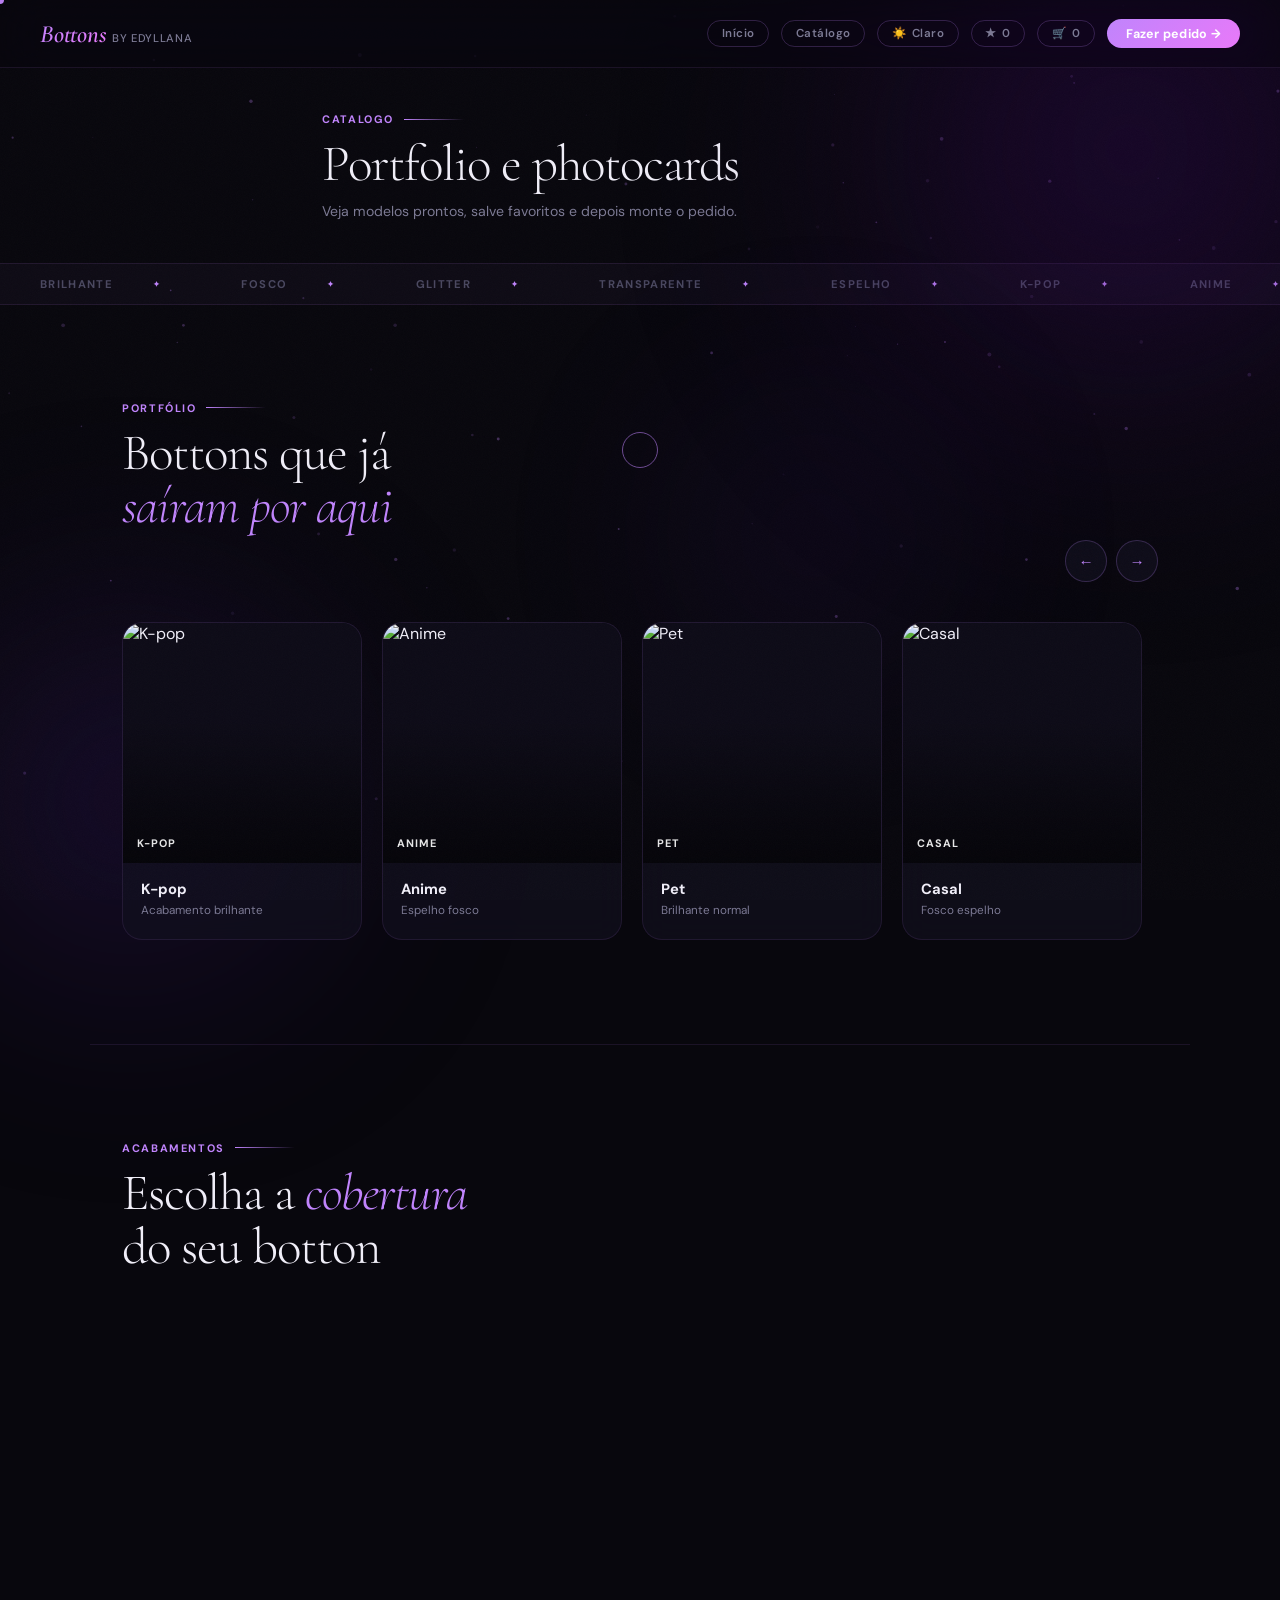
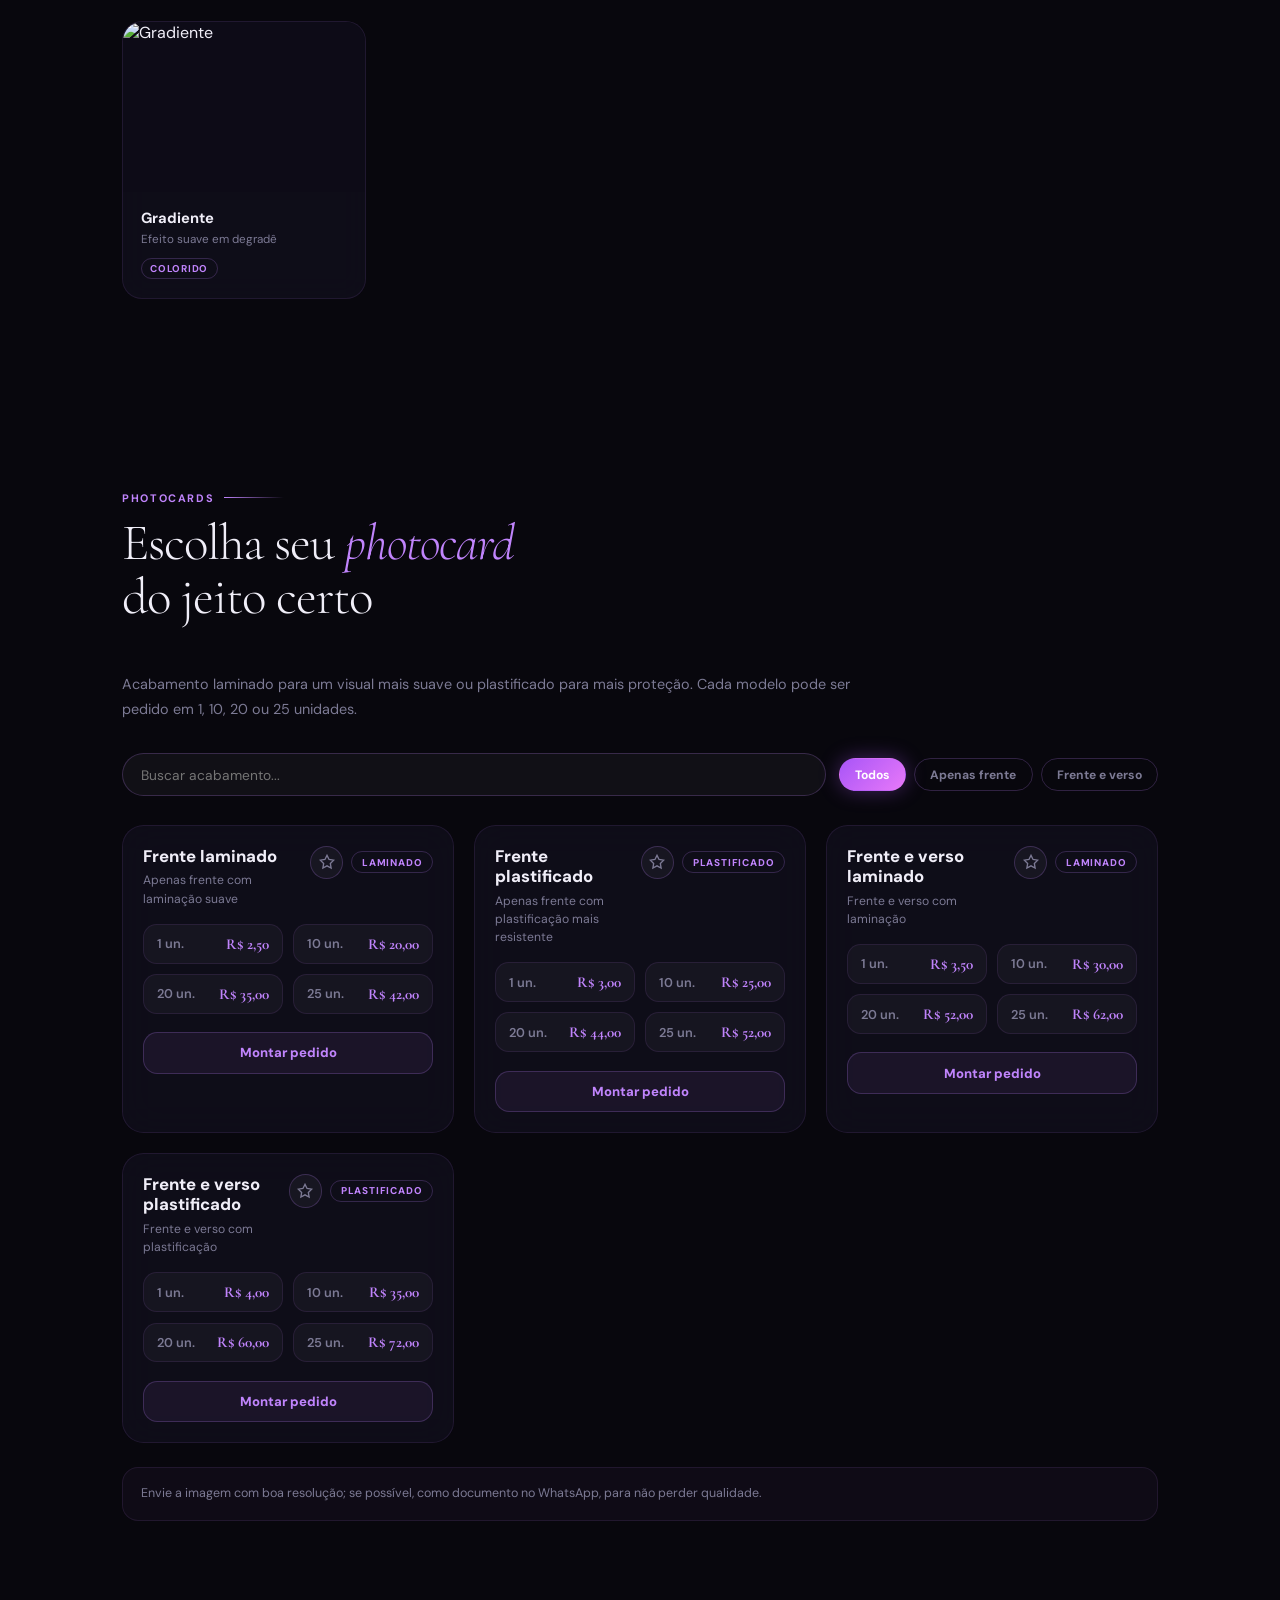
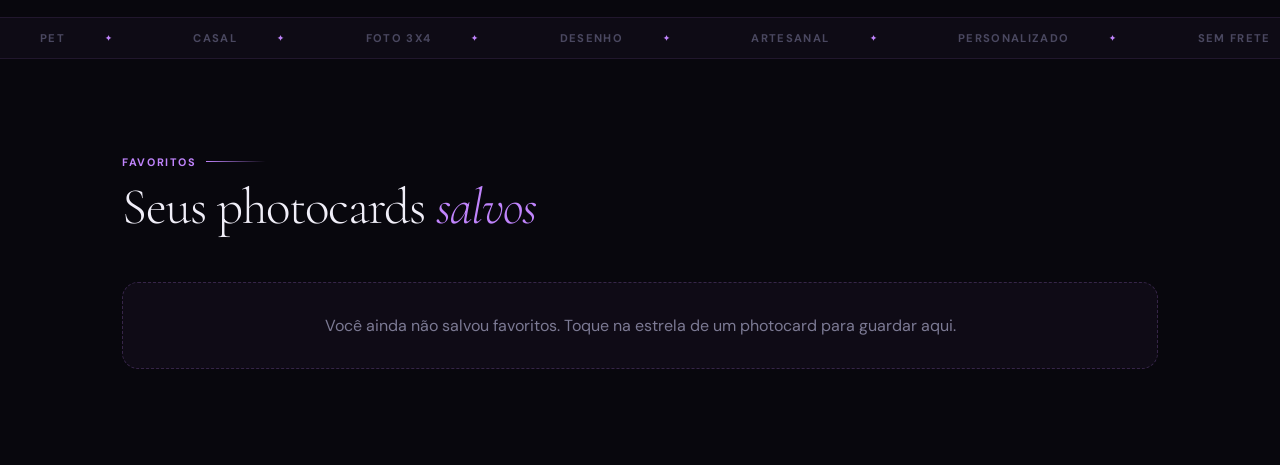
==== catalogo.html @ e0204080 "Reestrutura site: home, catalogo e pedido separados; favoritos com estrela; nome no modal; carrinho " ====
<!DOCTYPE html>
<html lang="pt-BR" data-theme="dark">
<head>
<meta charset="UTF-8"/>
<meta name="viewport" content="width=device-width, initial-scale=1.0"/>
<title>Bottons · Edyllana — Bottons artesanais e photocards</title>
<meta name="description" content="Bottons artesanais personalizados e photocards em acabamentos laminado ou plastificado. Entrega pessoal, sem frete, com tabela de preços organizada."/>
<meta name="theme-color" content="#c084fc"/>
<meta property="og:title" content="Bottons · Edyllana"/>
<meta property="og:description" content="Transforme sua foto favorita em bottons e photocards personalizados, com entrega pessoal e sem frete."/>
<meta property="og:type" content="website"/>
<link rel="preconnect" href="https://fonts.googleapis.com"/>
<link href="https://fonts.googleapis.com/css2?family=Cormorant+Garamond:ital,wght@0,300;0,400;0,600;0,700;1,300;1,400;1,600&family=DM+Sans:ital,opsz,wght@0,9..40,200;0,9..40,400;0,9..40,500;0,9..40,700;1,9..40,300&display=swap" rel="stylesheet"/>
<link rel="stylesheet" href="styles.css"/>
<link rel="icon" href="data:,"/>
</head>
<body>

<!-- Cursor -->
<div id="cursor-dot"></div>
<div id="cursor-ring"></div>

<!-- Canvas -->
<canvas id="particles-canvas"></canvas>

<!-- Ambient -->
<div class="amb amb-a"></div>
<div class="amb amb-b"></div>
<div class="amb amb-c"></div>

<!-- ══════════ NAV ══════════ -->
<nav>
  <div class="brand" data-magnetic>
    <em>Bottons</em>
    <sub>by Edyllana</sub>
  </div>
  <div class="nav-right">
    <a class="theme-btn" href="index.html">Início</a>
    <a class="theme-btn" href="catalogo.html">Catálogo</a>
    <button class="theme-btn" onclick="toggleTheme()">
      <span id="t-ico">☀️</span><span id="t-lbl">Claro</span>
    </button>
    <a class="theme-btn" href="catalogo.html#favorites-section" aria-label="Ver favoritos">
      ★ <span id="nav-fav-count">0</span>
    </a>
    <a class="theme-btn" href="pedido.html" aria-label="Abrir carrinho">
      🛒 <span id="nav-cart-count">0</span>
    </a>
    <a class="nav-cta" data-magnetic href="pedido.html">Fazer pedido →</a>
  </div>
</nav>

<!-- ══════════ HOME ══════════ -->
<div id="page-home"><div class="order-wrap" style="padding-top:7rem;padding-bottom:0"><div class="order-headline"><div class="sec-eyebrow">Catalogo</div><div class="sec-title">Portfolio e photocards</div><p>Veja modelos prontos, salve favoritos e depois monte o pedido.</p></div></div>

  

  <!-- MARQUEE -->
  <div class="marquee-wrap">
    <div class="marquee-track" id="mq1"></div>
  </div>

  <!-- PORTFOLIO CAROUSEL -->
  <div class="section carousel-section reveal">
    <div class="carousel-header">
      <div>
        <div class="sec-eyebrow">Portfólio</div>
        <div class="sec-title">Bottons que já<br/><em>saíram por aqui</em></div>
      </div>
      <div class="carousel-arrows">
        <button class="car-arrow" onclick="scrollCar(-1)">←</button>
        <button class="car-arrow" onclick="scrollCar(1)">→</button>
      </div>
    </div>
    <div class="carousel" id="carousel"></div>
  </div>

  <hr class="divider"/>

  <!-- COVERS -->
  <div class="section reveal">
    <div class="sec-eyebrow">Acabamentos</div>
    <div class="sec-title">Escolha a <em>cobertura</em><br/>do seu botton</div>
    <div class="covers-grid" id="covers-grid"></div>
  </div>

  <!-- PHOTOCARDS -->
  <div class="section reveal" id="photocards">
    <div class="sec-eyebrow">Photocards</div>
    <div class="sec-title">Escolha seu <em>photocard</em><br/>do jeito certo</div>
    <p style="color:var(--muted);font-size:.9rem;line-height:1.7;max-width:760px;margin-bottom:2rem">
      Acabamento laminado para um visual mais suave ou plastificado para mais proteção. Cada modelo pode ser pedido em 1, 10, 20 ou 25 unidades.
    </p>
    <div class="photo-toolbar">
      <input class="photo-search" id="photo-search" type="search" placeholder="Buscar acabamento..." aria-label="Buscar acabamento"/>
      <div class="photo-filters" role="tablist" aria-label="Filtros de photocard">
        <button class="photo-filter on" data-filter="all" type="button">Todos</button>
        <button class="photo-filter" data-filter="frente" type="button">Apenas frente</button>
        <button class="photo-filter" data-filter="frente-verso" type="button">Frente e verso</button>
      </div>
    </div>
    <div class="photo-grid" id="photo-grid"></div>
    <div class="photo-tip">
      Envie a imagem com boa resolução; se possível, como documento no WhatsApp, para não perder qualidade.
    </div>
  </div>

  <!-- MARQUEE 2 -->
  <div class="marquee-wrap" style="margin-top:0">
    <div class="marquee-track" id="mq2"></div>
  </div>

  <!-- FAVORITOS -->
  <div class="section reveal" id="favorites-section">
    <div class="sec-eyebrow">Favoritos</div>
    <div class="sec-title">Seus photocards <em>salvos</em></div>
    <div class="photo-grid" id="favorites-grid"></div>
  </div>

  </div><!-- /page-home -->

<!-- Modal foto -->
<div class="modal-backdrop" id="modal-backdrop" onclick="closeModal(event)">
  <div class="modal" role="dialog" aria-modal="true">
    <div class="modal-top-line"></div>

    <h3 style="margin-bottom:.3rem">Quase lá! <em>Envie a foto</em></h3>
    <p class="modal-sub">Antes de abrir o WhatsApp, só lembra: envie a imagem como <strong>documento</strong>. Assim a foto chega sem perder qualidade e o botton fica mais bonito.</p>

    <!-- Mockup WhatsApp Inteligente (Renders beautiful tutorial images) -->
    <div class="wapp-mock">
      <div class="tutorial-step-container">
        <!-- Passo 1: O botão de Mais (+) -->
        <div class="tutorial-box">
          <span class="tutorial-label">1. Toque no (+)</span>
          <div class="tutorial-img-wrapper">
            <img src="https://www.image2url.com/r2/default/images/1781037905143-3a903971-647e-4439-ad70-2abab82d43df.jpeg" alt="Tocar no botão mais">
          </div>
        </div>
        <!-- Passo 2: O botão de Documento -->
        <div class="tutorial-box">
          <span class="tutorial-label">2. Documento</span>
          <div class="tutorial-img-wrapper">
            <img src="https://www.image2url.com/r2/default/images/1781038020888-246ba1d9-6a8e-41c6-9327-73367b0bef02.jpeg" alt="Escolher documento">
          </div>
        </div>
      </div>
    </div><!-- /mockup -->

    <div class="modal-actions" style="margin-top:1.25rem">
      <button class="modal-btn-cancel" onclick="closeModalDirect()">Voltar</button>
      <button class="modal-btn-confirm" id="modal-confirm-btn" onclick="confirmSendWpp()">
        <svg width="16" height="16" viewBox="0 0 24 24" fill="currentColor"><path d="M17.472 14.382c-.297-.149-1.758-.867-2.03-.967-.273-.099-.471-.148-.67.15-.197.297-.767.966-.94 1.164-.173.199-.347.223-.644.075-.297-.15-1.255-.463-2.39-1.475-.883-.788-1.48-1.761-1.653-2.059-.173-.297-.018-.458.13-.606.134-.133.298-.347.446-.52.149-.174.198-.298.298-.497.099-.198.05-.371-.025-.52-.075-.149-.669-1.612-.916-2.207-.242-.579-.487-.5-.669-.51-.173-.008-.371-.01-.57-.01-.198 0-.52.074-.792.372-.272.297-1.04 1.016-1.04 2.479 0 1.462 1.065 2.875 1.213 3.074.149.198 2.096 3.2 5.077 4.487.709.306 1.262.489 1.694.625.712.227 1.36.195 1.871.118.571-.085 1.758-.719 2.006-1.413.248-.694.248-1.289.173-1.413-.074-.124-.272-.198-.57-.347m-5.421 7.403h-.004a9.87 9.87 0 01-5.031-1.378l-.361-.214-3.741.982.998-3.648-.235-.374a9.86 9.86 0 01-1.51-5.26c.001-5.45 4.436-9.884 9.888-9.884 2.64 0 5.122 1.03 6.988 2.898a9.825 9.825 0 012.893 6.994c-.003 5.45-4.437 9.884-9.885 9.884m8.413-18.297A11.815 11.815 0 0012.05 0C5.495 0 .16 5.335.157 11.892c0 2.096.547 4.142 1.588 5.945L.057 24l6.305-1.654a11.882 11.882 0 005.683 1.448h.005c6.554 0 11.89-5.335 11.893-11.893a11.821 11.821 0 00-3.48-8.413z"/></svg>
        Abrir WhatsApp
      </button>
    </div>
  </div>
</div>

<div class="toast" id="toast"></div>

<!-- ══════════════════════════════════════════
   JAVASCRIPT — TUDO ORIGINAL + EFEITOS
══════════════════════════════════════════ -->
<script src="script.js"></script>
</body>
</html>
---- styles.css ----
/* ═══════════════════════════════════════════
   DESIGN TOKENS
═══════════════════════════════════════════ */
:root {
  --bg:        #08070d;
  --bg2:       #0d0b17;
  --surface:   #12101e;
  --s2:        #1a1730;
  --accent:    #c084fc;
  --accent2:   #a855f7;
  --accent3:   #e879f9;
  --deep:      #2e1065;
  --deep2:     #4c1d95;
  --text:      #f0eef8;
  --muted:     #7c7a94;
  --muted2:    #4a4860;
  --border:    rgba(192,132,252,.1);
  --border2:   rgba(192,132,252,.22);
  --glow:      rgba(192,132,252,.18);
  --glow2:     rgba(232,121,249,.12);
  --card:      rgba(18,16,30,.7);
  --r:         1.5rem;
  --font:      'DM Sans', sans-serif;
  --display:   'Cormorant Garamond', serif;
}
[data-theme="light"] {
  --bg:        #faf8ff;
  --bg2:       #f3eeff;
  --surface:   #ffffff;
  --s2:        #ede9fb;
  --accent:    #9333ea;
  --accent2:   #7c3aed;
  --accent3:   #c026d3;
  --deep:      #f3e8ff;
  --deep2:     #e9d5ff;
  --text:      #0a0812;
  --muted:     #6b6882;
  --muted2:    #aba8c4;
  --border:    rgba(147,51,234,.14);
  --border2:   rgba(147,51,234,.28);
  --glow:      rgba(147,51,234,.1);
  --glow2:     rgba(192,0,211,.08);
  --card:      rgba(255,255,255,.75);
}

/* ═══════════════════════════════════════════
   RESET + BASE
═══════════════════════════════════════════ */
*, *::before, *::after { box-sizing:border-box; margin:0; padding:0; }
html { scroll-behavior:smooth; }
body {
  font-family: var(--font);
  background: var(--bg);
  color: var(--text);
  min-height: 100vh;
  overflow-x: hidden;
  cursor: none;
  transition: background .5s, color .4s;
}
::selection { background: rgba(192,132,252,.3); color: #fff; }
a { color: inherit; text-decoration: none; }

/* ═══════════════════════════════════════════
   CUSTOM CURSOR
═══════════════════════════════════════════ */
#cursor-dot {
  position: fixed;
  width: 8px; height: 8px;
  background: var(--accent);
  border-radius: 50%;
  pointer-events: none;
  z-index: 9999;
  transform: translate(-50%,-50%);
  transition: opacity .3s;
  mix-blend-mode: difference;
}
#cursor-ring {
  position: fixed;
  width: 36px; height: 36px;
  border: 1.5px solid rgba(192,132,252,.55);
  border-radius: 50%;
  pointer-events: none;
  z-index: 9998;
  transform: translate(-50%,-50%);
  transition: width .35s cubic-bezier(.25,.46,.45,.94),
              height .35s cubic-bezier(.25,.46,.45,.94),
              border-color .3s,
              background .3s,
              opacity .3s;
}
#cursor-ring.hovering {
  width: 56px; height: 56px;
  border-color: var(--accent);
  background: var(--glow);
}
[data-theme="light"] #cursor-dot {
  background: var(--accent);
  mix-blend-mode: normal;
}
[data-theme="light"] #cursor-ring {
  border-color: rgba(147,51,234,.45);
}
[data-theme="light"] #cursor-ring.hovering {
  border-color: var(--accent);
  background: var(--glow);
}

/* ═══════════════════════════════════════════
   CANVAS PARTICLES
═══════════════════════════════════════════ */
#particles-canvas {
  position: fixed;
  inset: 0;
  z-index: 0;
  pointer-events: none;
  opacity: .55;
}

/* ═══════════════════════════════════════════
   NOISE OVERLAY
═══════════════════════════════════════════ */
body::after {
  content: '';
  position: fixed;
  inset: 0;
  background-image: url("data:image/svg+xml,%3Csvg viewBox='0 0 256 256' xmlns='http://www.w3.org/2000/svg'%3E%3Cfilter id='n'%3E%3CfeTurbulence type='fractalNoise' baseFrequency='.9' numOctaves='4' stitchTiles='stitch'/%3E%3C/filter%3E%3Crect width='100%25' height='100%25' filter='url(%23n)' opacity='1'/%3E%3C/svg%3E");
  background-size: 200px 200px;
  opacity: .025;
  pointer-events: none;
  z-index: 1;
  animation: noiseAnim 8s steps(2) infinite;
}
@keyframes noiseAnim { 0%{background-position:0 0} 25%{background-position:50% 20%} 50%{background-position:30% 60%} 75%{background-position:80% 10%} 100%{background-position:0 0} }

/* ═══════════════════════════════════════════
   RADIAL AMBIENT GLOWS
═══════════════════════════════════════════ */
.amb {
  position: fixed; border-radius: 50%;
  pointer-events: none; z-index: 0;
  filter: blur(120px);
  will-change: transform;
}
.amb-a { width:700px; height:700px; background:radial-gradient(ellipse,#3b0764 0%,transparent 70%); top:-200px; right:-200px; opacity:.5; animation: floatA 18s ease-in-out infinite; }
.amb-b { width:500px; height:500px; background:radial-gradient(ellipse,#4c1d95 0%,transparent 70%); bottom:-150px; left:-120px; opacity:.38; animation: floatB 22s ease-in-out infinite; }
.amb-c { width:350px; height:350px; background:radial-gradient(ellipse,#6d28d9 0%,transparent 70%); top:40%; left:50%; opacity:.18; animation: floatC 14s ease-in-out infinite; }
@keyframes floatA { 0%,100%{transform:translate(0,0) scale(1)} 33%{transform:translate(-60px,40px) scale(1.08)} 66%{transform:translate(40px,-30px) scale(.95)} }
@keyframes floatB { 0%,100%{transform:translate(0,0)} 50%{transform:translate(50px,-60px) scale(1.12)} }
@keyframes floatC { 0%,100%{transform:translate(-50%,-50%) scale(1)} 50%{transform:translate(-50%,-50%) scale(1.4)} }

/* ═══════════════════════════════════════════
   NAVIGATION
═══════════════════════════════════════════ */
nav {
  position: fixed; top: 0; left: 0; right: 0;
  z-index: 500;
  padding: 0 2.5rem;
  height: 68px;
  display: flex; align-items: center; justify-content: space-between;
  background: rgba(8,7,13,.55);
  backdrop-filter: blur(28px) saturate(1.8);
  -webkit-backdrop-filter: blur(28px) saturate(1.8);
  border-bottom: 1px solid var(--border);
  transition: background .5s, border-color .4s;
}
[data-theme="light"] nav { background: rgba(250,248,255,.72); }

.brand {
  font-family: var(--display);
  font-size: 1.55rem;
  font-weight: 600;
  letter-spacing: -.01em;
  color: var(--text);
  display: flex; align-items: baseline; gap: .5rem;
}
.brand em {
  font-style: italic;
  background: linear-gradient(135deg, var(--accent), var(--accent3));
  -webkit-background-clip: text; -webkit-text-fill-color: transparent;
  background-clip: text;
}
.brand sub {
  font-family: var(--font);
  font-size: .7rem;
  font-weight: 500;
  color: var(--muted);
  vertical-align: baseline;
  letter-spacing: .06em;
  text-transform: uppercase;
}

.nav-right { display: flex; align-items: center; gap: .75rem; }

.theme-btn {
  background: transparent;
  border: 1px solid var(--border2);
  border-radius: 9999px;
  padding: .32rem .85rem;
  font-size: .72rem;
  font-weight: 600;
  font-family: var(--font);
  color: var(--muted);
  cursor: none;
  display: flex; align-items: center; gap: .35rem;
  letter-spacing: .04em;
  transition: all .25s;
}
.theme-btn:hover { border-color: var(--accent); color: var(--accent); }

.nav-cta {
  position: relative;
  background: linear-gradient(135deg, var(--accent), var(--accent3));
  color: #fff;
  border: none;
  border-radius: 9999px;
  padding: .4rem 1.2rem;
  font-size: .78rem;
  font-weight: 700;
  font-family: var(--font);
  cursor: none;
  letter-spacing: .02em;
  overflow: hidden;
  transition: transform .2s, filter .2s;
}
.nav-cta::before {
  content: '';
  position: absolute; inset: 0;
  background: rgba(255,255,255,.15);
  transform: translateX(-110%) skewX(-20deg);
  transition: transform .5s cubic-bezier(.25,.46,.45,.94);
}
.nav-cta:hover::before { transform: translateX(110%) skewX(-20deg); }
.nav-cta:hover { transform: translateY(-1px); filter: brightness(1.12); }

/* ═══════════════════════════════════════════
   HERO
═══════════════════════════════════════════ */
.hero {
  min-height: 100vh;
  display: flex; flex-direction: column;
  align-items: center; justify-content: center;
  text-align: center;
  padding: 8rem 1.5rem 5rem;
  position: relative;
  overflow: hidden;
}

.hero-eyebrow {
  display: inline-flex; align-items: center; gap: .5rem;
  border: 1px solid var(--border2);
  border-radius: 9999px;
  padding: .35rem 1.1rem;
  font-size: .72rem;
  font-weight: 600;
  letter-spacing: .1em;
  text-transform: uppercase;
  color: var(--accent);
  background: rgba(192,132,252,.06);
  backdrop-filter: blur(12px);
  margin-bottom: 2.5rem;
  opacity: 0;
  animation: heroIn .9s .2s cubic-bezier(.22,1,.36,1) forwards;
}
.hero-eyebrow-dot {
  width: 6px; height: 6px;
  background: var(--accent);
  border-radius: 50%;
  animation: pulse 2s ease-in-out infinite;
}
@keyframes pulse { 0%,100%{opacity:1;transform:scale(1)} 50%{opacity:.4;transform:scale(.7)} }

.hero h1 {
  font-family: var(--display);
  font-size: clamp(3.8rem, 10vw, 8rem);
  font-weight: 300;
  line-height: .95;
  letter-spacing: -.03em;
  max-width: 900px;
  margin-bottom: 2rem;
  opacity: 0;
  animation: heroIn .9s .38s cubic-bezier(.22,1,.36,1) forwards;
}
.hero h1 strong {
  font-weight: 700;
  font-style: italic;
  background: linear-gradient(135deg, var(--accent) 0%, var(--accent3) 50%, #f0abfc 100%);
  -webkit-background-clip: text; -webkit-text-fill-color: transparent;
  background-clip: text;
  display: block;
  animation: shimmer 6s linear infinite;
  background-size: 200% auto;
}
@keyframes shimmer { 0%{background-position:0% 50%} 100%{background-position:200% 50%} }

.hero p {
  color: var(--muted);
  font-size: clamp(.9rem, 2vw, 1.05rem);
  line-height: 1.75;
  max-width: 520px;
  margin: 0 auto 3rem;
  opacity: 0;
  animation: heroIn .9s .52s cubic-bezier(.22,1,.36,1) forwards;
}

.hero-cta-group {
  display: flex; align-items: center; gap: 1.2rem; flex-wrap: wrap; justify-content: center;
  opacity: 0;
  animation: heroIn .9s .66s cubic-bezier(.22,1,.36,1) forwards;
}

.btn-primary {
  position: relative;
  display: inline-flex; align-items: center; gap: .6rem;
  padding: .9rem 2.2rem;
  background: linear-gradient(135deg, var(--accent2), var(--accent3));
  color: #fff;
  border: none;
  border-radius: 9999px;
  font-family: var(--font);
  font-size: .92rem;
  font-weight: 700;
  cursor: none;
  overflow: hidden;
  box-shadow: 0 0 40px rgba(168,85,247,.35), 0 0 80px rgba(168,85,247,.15);
  transition: transform .2s cubic-bezier(.25,.46,.45,.94), box-shadow .3s;
}
.btn-primary::before {
  content: '';
  position: absolute; inset: 0;
  background: linear-gradient(135deg, transparent 0%, rgba(255,255,255,.18) 50%, transparent 100%);
  transform: translateX(-100%);
  transition: transform .6s cubic-bezier(.25,.46,.45,.94);
}
.btn-primary:hover::before { transform: translateX(100%); }
.btn-primary:hover { transform: translateY(-3px); box-shadow: 0 0 60px rgba(168,85,247,.5), 0 0 120px rgba(168,85,247,.2); }

.btn-ghost {
  display: inline-flex; align-items: center; gap: .5rem;
  padding: .9rem 2rem;
  background: transparent;
  border: 1px solid var(--border2);
  border-radius: 9999px;
  color: var(--muted);
  font-family: var(--font);
  font-size: .88rem;
  font-weight: 500;
  cursor: none;
  transition: all .25s;
}
.btn-ghost:hover { border-color: var(--accent); color: var(--accent); background: rgba(192,132,252,.05); }

.hero-chips {
  display: flex; flex-wrap: wrap; justify-content: center; gap: .55rem;
  margin-top: 4rem;
  opacity: 0;
  animation: heroIn .9s .8s cubic-bezier(.22,1,.36,1) forwards;
}
.hero-chip {
  background: rgba(255,255,255,.04);
  border: 1px solid var(--border);
  border-radius: 9999px;
  padding: .3rem .9rem;
  font-size: .7rem;
  font-weight: 500;
  color: var(--muted);
  letter-spacing: .04em;
  backdrop-filter: blur(8px);
  transition: all .25s;
}
.hero-chip:hover { border-color: var(--accent); color: var(--accent); transform: translateY(-1px); }

/* Scroll indicator */
.scroll-indicator {
  position: absolute;
  bottom: 2.5rem; left: 50%;
  transform: translateX(-50%);
  display: flex; flex-direction: column; align-items: center; gap: .5rem;
  opacity: 0;
  animation: heroIn .9s 1.2s cubic-bezier(.22,1,.36,1) forwards;
}
.scroll-line {
  width: 1px; height: 48px;
  background: linear-gradient(to bottom, var(--accent), transparent);
  animation: scrollDrop 2s ease-in-out infinite;
}
@keyframes scrollDrop { 0%,100%{transform:scaleY(1);opacity:1} 50%{transform:scaleY(.4);opacity:.3} }
.scroll-txt { font-size: .62rem; letter-spacing: .15em; text-transform: uppercase; color: var(--muted2); }

@keyframes heroIn {
  from { opacity: 0; transform: translateY(30px); }
  to   { opacity: 1; transform: translateY(0); }
}

/* ═══════════════════════════════════════════
   SECTION BASE
═══════════════════════════════════════════ */
.section {
  max-width: 1100px;
  margin: 0 auto;
  padding: 6rem 2rem;
}
.sec-eyebrow {
  font-size: .68rem;
  font-weight: 700;
  letter-spacing: .15em;
  text-transform: uppercase;
  color: var(--accent);
  margin-bottom: .75rem;
  display: flex; align-items: center; gap: .6rem;
}
.sec-eyebrow::after {
  content: '';
  flex: 1; max-width: 60px;
  height: 1px;
  background: linear-gradient(to right, var(--accent), transparent);
}
.sec-title {
  font-family: var(--display);
  font-size: clamp(2rem, 4vw, 3.2rem);
  font-weight: 300;
  line-height: 1.05;
  letter-spacing: -.02em;
  margin-bottom: 3rem;
}
.sec-title em { font-style: italic; color: var(--accent); }

/* Reveal animation */
.reveal {
  opacity: 0;
  transform: translateY(48px);
  transition: opacity .8s cubic-bezier(.22,1,.36,1), transform .8s cubic-bezier(.22,1,.36,1);
}
.reveal.in { opacity: 1; transform: translateY(0); }
.reveal.delay-1 { transition-delay: .1s; }
.reveal.delay-2 { transition-delay: .2s; }
.reveal.delay-3 { transition-delay: .3s; }
.reveal.delay-4 { transition-delay: .4s; }
.reveal.delay-5 { transition-delay: .5s; }

/* ═══════════════════════════════════════════
   HORIZONTAL MARQUEE (faixa de texto)
═══════════════════════════════════════════ */
.marquee-wrap {
  overflow: hidden;
  border-top: 1px solid var(--border);
  border-bottom: 1px solid var(--border);
  padding: .8rem 0;
  margin: 0;
  background: rgba(192,132,252,.03);
}
.marquee-track {
  display: flex; gap: 0;
  width: max-content;
  animation: marqueeLTR 28s linear infinite;
}
.marquee-wrap:nth-child(even) .marquee-track { animation-direction: reverse; }
@keyframes marqueeLTR { from{transform:translateX(0)} to{transform:translateX(-50%)} }
.marquee-item {
  padding: 0 2.5rem;
  font-size: .7rem;
  font-weight: 700;
  letter-spacing: .12em;
  text-transform: uppercase;
  color: var(--muted2);
  white-space: nowrap;
  display: flex; align-items: center; gap: 2.5rem;
}
.marquee-item::after { content: '✦'; color: var(--accent); font-size: .5rem; }

/* ═══════════════════════════════════════════
   PORTFOLIO / CAROUSEL
═══════════════════════════════════════════ */
.carousel-section { position: relative; overflow: hidden; }
.carousel-header { display: flex; align-items: flex-end; justify-content: space-between; margin-bottom: 2.5rem; flex-wrap: wrap; gap: 1rem; }
.carousel-arrows { display: flex; gap: .6rem; }
.car-arrow {
  width: 2.6rem; height: 2.6rem;
  border-radius: 50%;
  background: var(--card);
  border: 1px solid var(--border2);
  color: var(--accent);
  cursor: none;
  font-size: .95rem;
  display: flex; align-items: center; justify-content: center;
  backdrop-filter: blur(10px);
  transition: all .22s;
}
.car-arrow:hover { background: var(--accent); color: #fff; border-color: var(--accent); transform: scale(1.08); }

.carousel {
  display: flex; gap: 1.25rem;
  overflow-x: auto; scroll-snap-type: x mandatory;
  scrollbar-width: none; padding-bottom: .5rem;
  -webkit-overflow-scrolling: touch;
}
.carousel::-webkit-scrollbar { display: none; }

.car-card {
  flex: 0 0 240px; scroll-snap-align: start;
  border-radius: 1.25rem;
  overflow: hidden;
  background: var(--card);
  border: 1px solid var(--border);
  backdrop-filter: blur(14px);
  transition: transform .35s cubic-bezier(.25,.46,.45,.94), border-color .25s, box-shadow .35s;
  cursor: none;
}
.car-card:hover {
  transform: translateY(-8px) scale(1.02);
  border-color: var(--accent);
  box-shadow: 0 20px 60px rgba(0,0,0,.4), 0 0 40px rgba(192,132,252,.15);
}

.car-ph {
  width: 100%; height: 240px;
  display: flex; flex-direction: column; align-items: center; justify-content: center;
  gap: .5rem;
  position: relative; overflow: hidden;
  background: var(--bg2); /* Fundo padrão enquanto a imagem carrega */
}
.car-ph img {
  width: 100%; height: 100%; object-fit: cover;
  transition: transform 0.4s ease;
}
.car-card:hover .car-ph img {
  transform: scale(1.05);
}
.car-ph::after {
  content: '';
  position: absolute; inset: 0;
  background: linear-gradient(to bottom, transparent 40%, rgba(0,0,0,.6));
}
.car-ph-lbl {
  font-size: .68rem; font-weight: 700; letter-spacing: .08em;
  text-transform: uppercase; color: rgba(255,255,255,.9);
  position: absolute; bottom: .8rem; left: .9rem; z-index: 1;
}
.car-info { padding: 1rem 1.1rem 1.2rem; }
.car-info strong { font-size: .92rem; font-weight: 700; display: block; margin-bottom: .2rem; }
.car-info p { font-size: .73rem; color: var(--muted); line-height: 1.5; }

/* ═══════════════════════════════════════════
   COVERS GRID  
═══════════════════════════════════════════ */
.covers-grid {
  display: grid;
  grid-template-columns: repeat(auto-fill, minmax(220px, 1fr));
  gap: 1.25rem;
}
.cover-card {
  border-radius: 1.25rem;
  overflow: hidden;
  background: var(--card);
  border: 1px solid var(--border);
  backdrop-filter: blur(14px);
  transition: transform .35s cubic-bezier(.25,.46,.45,.94), border-color .25s, box-shadow .35s;
  cursor: none;
}
.cover-card:hover {
  transform: translateY(-6px);
  border-color: var(--border2);
  box-shadow: 0 16px 50px rgba(0,0,0,.35), 0 0 30px rgba(192,132,252,.12);
}

.cover-ph {
  width: 100%; height: 170px;
  display: flex; flex-direction: column; align-items: center; justify-content: center;
  gap: .4rem;
  position: relative;
  background: var(--bg2); /* Fundo padrão enquanto a imagem carrega */
  overflow: hidden;
}
.cover-ph img {
  width: 100%; height: 100%; object-fit: cover;
  transition: transform 0.4s ease;
}
.cover-card:hover .cover-ph img {
  transform: scale(1.05);
}
.cover-body { padding: 1rem 1.1rem 1.2rem; }
.cover-name { font-size: .92rem; font-weight: 700; }
.cover-desc { font-size: .73rem; color: var(--muted); margin-top: .2rem; line-height: 1.5; }
.cover-badge {
  display: inline-block;
  margin-top: .6rem;
  font-size: .62rem; font-weight: 700; letter-spacing: .07em;
  text-transform: uppercase; color: var(--accent);
  border: 1px solid var(--border2);
  border-radius: 9999px; padding: .18rem .55rem;
}

/* ═══════════════════════════════════════════
   DIVIDER
═══════════════════════════════════════════ */
.divider {
  max-width: 1100px; margin: 0 auto;
  border: none; border-top: 1px solid var(--border);
}

/* ═══════════════════════════════════════════
   FINAL CTA SECTION
═══════════════════════════════════════════ */
.final-cta {
  padding: 7rem 2rem 10rem;
  text-align: center;
  position: relative;
  overflow: hidden;
}
.final-cta-glow {
  position: absolute; top: 50%; left: 50%;
  transform: translate(-50%,-50%);
  width: 600px; height: 600px;
  background: radial-gradient(ellipse, rgba(168,85,247,.22) 0%, transparent 70%);
  pointer-events: none;
  border-radius: 50%;
  animation: breathe 5s ease-in-out infinite;
}
@keyframes breathe { 0%,100%{transform:translate(-50%,-50%) scale(1)} 50%{transform:translate(-50%,-50%) scale(1.2)} }

/* ═══════════════════════════════════════════
   ORDER PAGE
═══════════════════════════════════════════ */
.order-wrap { max-width: 700px; margin: 0 auto; padding: 7rem 2rem 6rem; }

.back-btn {
  display: inline-flex; align-items: center; gap: .45rem;
  background: transparent;
  border: 1px solid var(--border2);
  border-radius: 9999px;
  padding: .38rem 1rem;
  font-size: .78rem; font-weight: 600;
  font-family: var(--font);
  color: var(--muted);
  cursor: none;
  margin-bottom: 2.5rem;
  transition: all .22s;
}
.back-btn:hover { border-color: var(--accent); color: var(--accent); }

.order-headline { margin-bottom: 2.5rem; }
.order-headline .sec-title { margin-bottom: .5rem; }
.order-headline p { color: var(--muted); font-size: .88rem; line-height: 1.65; }

/* Loading */
#cfg-loading {
  text-align: center; padding: 3rem;
  font-size: .85rem; color: var(--muted);
  display: flex; flex-direction: column; align-items: center; gap: 1rem;
}
.loader-ring {
  width: 40px; height: 40px;
  border: 2px solid var(--border2);
  border-top-color: var(--accent);
  border-radius: 50%;
  animation: spin .75s linear infinite;
}
@keyframes spin { to { transform: rotate(360deg); } }

/* Step block */
.step-block {
  background: var(--card);
  border: 1px solid var(--border);
  border-radius: 1.5rem;
  padding: 1.75rem;
  margin-bottom: 1.25rem;
  backdrop-filter: blur(20px);
  transition: border-color .3s, box-shadow .3s;
  position: relative;
  overflow: hidden;
}
.step-block::before {
  content: '';
  position: absolute; top: 0; left: 0; right: 0; height: 1px;
  background: linear-gradient(90deg, transparent, var(--accent), transparent);
  opacity: 0;
  transition: opacity .3s;
}
.step-block:focus-within { border-color: var(--border2); box-shadow: 0 0 0 1px var(--border2), 0 8px 40px rgba(0,0,0,.3); }
.step-block:focus-within::before { opacity: 1; }

.step-hd {
  display: flex; align-items: center; gap: .85rem;
  margin-bottom: 1.25rem;
}
.step-n {
  width: 2.1rem; height: 2.1rem;
  border-radius: 50%;
  border: 1.5px solid var(--accent);
  display: flex; align-items: center; justify-content: center;
  font-size: .72rem; font-weight: 900;
  color: var(--accent);
  background: rgba(192,132,252,.08);
  flex-shrink: 0;
  font-family: var(--font);
}
.step-ttl {
  font-size: .68rem; font-weight: 800;
  letter-spacing: .1em; text-transform: uppercase;
  color: var(--accent);
}

/* Image Preview Box for Selection */
.img-preview-box {
  width: 100%; height: 160px;
  border-radius: 1rem;
  background-size: cover;
  background-position: center;
  background-color: var(--bg2);
  margin-bottom: 1rem;
  border: 1px solid var(--border2);
  transition: background-image 0.3s ease;
}

/* Pills */
.pills { display: flex; flex-wrap: wrap; gap: .6rem; }
.pill {
  padding: .45rem 1.1rem;
  border-radius: 9999px;
  border: 1.5px solid var(--border2);
  background: transparent;
  font-size: .82rem; font-weight: 600;
  color: var(--muted);
  cursor: none;
  transition: all .2s;
  font-family: var(--font);
}
.pill:hover { border-color: var(--accent); color: var(--accent); background: rgba(192,132,252,.05); }
.pill.on {
  background: linear-gradient(135deg, var(--accent2), var(--accent3));
  border-color: transparent; color: #fff;
  box-shadow: 0 0 20px rgba(168,85,247,.4);
}
.pill.disabled { opacity: .3; cursor: not-allowed; pointer-events: none; text-decoration: line-through; }

/* Promo choice */
.promo-choice { display: flex; gap: 1rem; flex-wrap: wrap; margin-top: .85rem; }
.promo-opt {
  flex: 1; min-width: 150px;
  border: 1.5px solid var(--border2);
  border-radius: 1.1rem;
  padding: 1.1rem 1.2rem;
  cursor: none; text-align: left;
  background: transparent;
  font-family: var(--font);
  transition: all .25s;
}
.promo-opt:hover { border-color: var(--accent); background: rgba(192,132,252,.05); }
.promo-opt.on { border-color: var(--accent); background: rgba(192,132,252,.08); box-shadow: 0 0 20px rgba(192,132,252,.12); }
.promo-opt.disabled { opacity: .3; cursor: not-allowed; pointer-events: none; }
.promo-opt-ico { font-size: 1.5rem; margin-bottom: .4rem; }
.promo-opt-name { font-size: .87rem; font-weight: 800; color: var(--text); display: block; margin-bottom: .15rem; }
.promo-opt-desc { font-size: .72rem; color: var(--muted); }

#promo-notice {
  margin-top: .75rem; display: none;
  font-size: .73rem; color: var(--muted);
  padding: .55rem .85rem;
  background: rgba(192,132,252,.06);
  border: 1px solid var(--border2);
  border-radius: .7rem;
}

/* Input */
.lbl {
  font-size: .68rem; font-weight: 800;
  letter-spacing: .08em; text-transform: uppercase;
  color: var(--muted); margin-bottom: .5rem; display: block;
}
.inp {
  width: 100%;
  background: rgba(255,255,255,.04);
  border: 1.5px solid var(--border2);
  border-radius: 1rem;
  padding: .78rem 1.1rem;
  font-size: .92rem; color: var(--text);
  font-family: var(--font); outline: none;
  transition: border-color .22s, box-shadow .22s, background .22s;
}
.inp:focus { border-color: var(--accent); box-shadow: 0 0 0 3px var(--glow); background: rgba(192,132,252,.04); }
.inp-error { border-color: #f87171 !important; box-shadow: 0 0 0 3px rgba(248,113,113,.25) !important; }
[data-theme="dark"] .inp { color-scheme: dark; }
[data-theme="light"] .inp { color-scheme: light; }
[data-theme="light"] .inp { background: rgba(0,0,0,.03); }

/* Qty */
.qty-row { display: flex; align-items: center; gap: 1rem; }
.qty-btn {
  width: 2.4rem; height: 2.4rem;
  border-radius: 50%;
  border: 1.5px solid var(--border2);
  background: transparent;
  font-size: 1.1rem; color: var(--accent);
  cursor: none; display: flex; align-items: center; justify-content: center;
  transition: all .2s; font-family: var(--font);
}
.qty-btn:hover { background: var(--accent); color: #fff; border-color: transparent; box-shadow: 0 0 20px rgba(168,85,247,.4); }
.qty-n {
  font-family: var(--display);
  font-weight: 600; font-size: 1.8rem;
  min-width: 2rem; text-align: center;
  line-height: 1;
}
.btn-add-cart {
  width: 100%;
  margin-top: 1rem;
  padding: .85rem 1rem;
  border-radius: 1rem;
  border: 1.5px solid var(--border2);
  background: rgba(192,132,252,.06);
  color: var(--accent);
  font-family: var(--font);
  font-size: .86rem;
  font-weight: 800;
  cursor: none;
  transition: all .22s;
}
.btn-add-cart:hover {
  border-color: var(--accent);
  background: rgba(192,132,252,.12);
  box-shadow: 0 0 24px rgba(192,132,252,.16);
}

/* Summary */
.cart-items { display: flex; flex-direction: column; gap: .7rem; margin-bottom: 1rem; }
.cart-empty {
  border: 1px dashed var(--border2);
  border-radius: 1rem;
  padding: 1rem;
  color: var(--muted);
  font-size: .82rem;
  text-align: center;
  background: rgba(192,132,252,.04);
  display: flex;
  flex-direction: column;
  gap: .3rem;
}
.cart-empty strong { color: var(--text); font-size: .9rem; }
.cart-empty span { line-height: 1.5; }
.cart-item {
  display: flex;
  justify-content: space-between;
  gap: 1rem;
  align-items: flex-start;
  border: 1px solid var(--border);
  border-radius: 1rem;
  padding: .9rem 1rem;
  background: rgba(255,255,255,.03);
}
.cart-item-title { font-size: .88rem; font-weight: 800; color: var(--text); }
.cart-item-details { font-size: .74rem; color: var(--muted); margin-top: .18rem; line-height: 1.45; }
.cart-item-subtotal { font-size: .78rem; color: var(--accent); font-weight: 800; margin-top: .35rem; }
.cart-remove {
  border: 1px solid var(--border2);
  border-radius: 9999px;
  background: transparent;
  color: var(--muted);
  font-family: var(--font);
  font-size: .68rem;
  font-weight: 800;
  padding: .35rem .65rem;
  cursor: none;
  transition: all .2s;
}
.cart-remove:hover { border-color: var(--accent); color: var(--accent); background: rgba(192,132,252,.06); }
.sum-row {
  display: flex; justify-content: space-between; align-items: baseline;
  padding: .6rem 0; border-bottom: 1px solid var(--border);
  font-size: .9rem;
}
.sum-row:last-child { border-bottom: none; }
.sum-row .lft { color: var(--muted); }
.sum-row .rgt { font-weight: 700; }
.sum-total .rgt {
  font-family: var(--display);
  font-size: 1.6rem; font-weight: 700;
  background: linear-gradient(135deg, var(--accent), var(--accent3));
  -webkit-background-clip: text; -webkit-text-fill-color: transparent;
  background-clip: text;
}

/* WhatsApp button */
.btn-wpp {
  width: 100%; padding: 1.1rem;
  border-radius: 1.25rem;
  background: linear-gradient(135deg, var(--accent2), var(--accent3));
  color: #fff; font-family: var(--font);
  font-weight: 900; font-size: 1rem;
  border: none; cursor: none;
  display: flex; align-items: center; justify-content: center; gap: .6rem;
  margin-top: 1.25rem;
  position: relative; overflow: hidden;
  box-shadow: 0 0 40px rgba(168,85,247,.3), 0 4px 30px rgba(0,0,0,.3);
  transition: transform .2s, filter .2s, box-shadow .3s;
}
.btn-wpp::before {
  content: '';
  position: absolute; inset: 0;
  background: linear-gradient(105deg, transparent 30%, rgba(255,255,255,.15) 50%, transparent 70%);
  transform: translateX(-100%);
  transition: transform .6s cubic-bezier(.25,.46,.45,.94);
}
.btn-wpp:hover::before { transform: translateX(100%); }
.btn-wpp:hover { transform: translateY(-2px); box-shadow: 0 0 60px rgba(168,85,247,.5), 0 8px 40px rgba(0,0,0,.4); }
.btn-wpp.is-disabled {
  opacity: .55;
  filter: grayscale(.25);
  box-shadow: none;
}
.btn-wpp.is-disabled:hover { transform: none; box-shadow: none; }
.btn-wpp:disabled { opacity: .45; cursor: not-allowed; transform: none; }

.wpp-note {
  font-size: .76rem;
  color: var(--muted);
  text-align: center;
  margin-top: .75rem;
  line-height: 1.55;
  border: 1px solid var(--border);
  border-radius: 1rem;
  padding: .75rem .9rem;
  background: rgba(255,255,255,.025);
}
.wpp-note strong, .wpp-note em { color: var(--accent); font-style: normal; }

/* ═══════════════════════════════════════════
   MODAL
═══════════════════════════════════════════ */
.modal-backdrop {
  position: fixed; inset: 0; z-index: 800;
  background: rgba(8,7,13,.82);
  backdrop-filter: blur(14px);
  -webkit-backdrop-filter: blur(14px);
  display: flex; align-items: center; justify-content: center;
  padding: 1.5rem;
  opacity: 0; pointer-events: none;
  transition: opacity .35s cubic-bezier(.22,1,.36,1);
}
.modal-backdrop.open { opacity: 1; pointer-events: all; }

.modal {
  background: var(--surface);
  border: 1px solid var(--border2);
  border-radius: 1.75rem;
  padding: 2.25rem 2rem 2rem;
  max-width: 420px; width: 100%;
  position: relative;
  box-shadow: 0 30px 80px rgba(0,0,0,.6), 0 0 60px rgba(168,85,247,.12);
  transform: translateY(28px) scale(.97);
  transition: transform .4s cubic-bezier(.22,1,.36,1);
}
.modal-backdrop.open .modal { transform: translateY(0) scale(1); }

.modal-top-line {
  position: absolute; top: 0; left: 2rem; right: 2rem; height: 1px;
  background: linear-gradient(90deg, transparent, var(--accent), transparent);
  border-radius: 9999px;
}

.modal h3 {
  font-family: var(--display);
  font-size: 1.55rem; font-weight: 600;
  line-height: 1.1; margin-bottom: .5rem;
  letter-spacing: -.01em;
}
.modal h3 em { font-style: italic; color: var(--accent); }

.modal-sub {
  font-size: .84rem; color: var(--muted);
  line-height: 1.65; margin-bottom: 1.25rem;
  border: 1px solid var(--border);
  border-radius: 1rem;
  padding: .8rem .9rem;
  background: rgba(192,132,252,.045);
}
.modal-sub strong { color: var(--accent); }

/* Estilo para o mockup do WhatsApp contendo as duas fotos reais */
.wapp-mock {
  background: transparent;
  display: flex;
  flex-direction: column;
  gap: 12px;
  margin: 15px 0;
}

.tutorial-step-container {
  display: flex; 
  gap: 12px; 
  justify-content: space-between; 
  width: 100%;
}

.tutorial-box {
  flex: 1; 
  text-align: center;
}

.tutorial-label {
  display: block; 
  font-size: 0.72rem; 
  font-weight: 700; 
  color: var(--accent); 
  margin-bottom: 8px; 
  text-transform: uppercase; 
  letter-spacing: 0.05em;
}

.tutorial-img-wrapper {
  border: 1px solid var(--border2); 
  border-radius: 14px; 
  overflow: hidden; 
  background: var(--bg2); 
  aspect-ratio: 1; 
  display: flex; 
  align-items: center; 
  justify-content: center; 
  box-shadow: 0 4px 20px rgba(0,0,0,0.25);
  transition: transform .3s ease;
}
.tutorial-img-wrapper:hover {
  transform: scale(1.03);
  border-color: var(--accent);
}

.tutorial-img-wrapper img {
  width: 100%; 
  height: 100%; 
  object-fit: cover; 
  display: block;
}

.modal-actions { display: flex; gap: .75rem; }
.modal-btn-confirm {
  flex: 1;
  padding: .85rem 1rem;
  background: linear-gradient(135deg, var(--accent2), var(--accent3));
  color: #fff; border: none;
  border-radius: 1rem;
  font-family: var(--font); font-size: .88rem; font-weight: 800;
  cursor: none; overflow: hidden; position: relative;
  display: flex; align-items: center; justify-content: center; gap: .5rem;
  box-shadow: 0 0 30px rgba(168,85,247,.3);
  transition: transform .2s, filter .2s;
}
.modal-btn-confirm:hover { transform: translateY(-2px); filter: brightness(1.1); }

.modal-btn-cancel {
  padding: .85rem 1.2rem;
  background: transparent;
  border: 1px solid var(--border2);
  border-radius: 1rem;
  font-family: var(--font); font-size: .85rem; font-weight: 600;
  color: var(--muted); cursor: none;
  transition: all .2s;
}
.modal-btn-cancel:hover { border-color: var(--accent); color: var(--accent); }

/* ═══════════════════════════════════════════
   TOAST
═══════════════════════════════════════════ */
.toast {
  position: fixed; bottom: 2rem; left: 50%;
  transform: translateX(-50%) translateY(20px);
  background: var(--surface);
  border: 1px solid var(--border2);
  border-radius: 9999px;
  padding: .65rem 1.6rem;
  font-size: .82rem; font-weight: 600; color: var(--text);
  opacity: 0; transition: opacity .35s, transform .35s cubic-bezier(.22,1,.36,1);
  pointer-events: none; z-index: 1000;
  backdrop-filter: blur(16px); white-space: nowrap;
  box-shadow: 0 8px 40px rgba(0,0,0,.4);
}
.toast.show { opacity: 1; transform: translateX(-50%) translateY(0); }

/* ═══════════════════════════════════════════
   RESPONSIVE
═══════════════════════════════════════════ */
@media (max-width: 680px) {
  nav { padding: 0 1.25rem; }
  .brand sub { display: none; }
  .section { padding: 4rem 1.25rem; }
  .covers-grid { grid-template-columns: 1fr 1fr; }
  .car-card { flex: 0 0 190px; }
  .car-ph { height: 190px; }
  .order-wrap { padding: 6rem 1.25rem 4rem; }
  .promo-choice { flex-direction: column; }
  .hero { padding: 7rem 1.25rem 4rem; }
  .hero h1 { font-size: clamp(3rem, 14vw, 5rem); }
  .cart-item { flex-direction: column; gap: .75rem; }
  .cart-remove { width: 100%; padding: .55rem .8rem; }
  .sum-row { gap: 1rem; align-items: flex-start; }
  .sum-row .rgt { text-align: right; }
  .btn-wpp, .btn-add-cart { min-height: 3.15rem; }
  .modal { padding: 2rem 1.25rem 1.5rem; max-height: calc(100vh - 2rem); overflow-y: auto; }
  .tutorial-step-container { flex-direction: column; }
}

/* ═══════════════════════════════════════════
   MAGNETIC ELEMENTS
═══════════════════════════════════════════ */
[data-magnetic] { display: inline-block; transition: transform .3s cubic-bezier(.25,.46,.45,.94); }

/* ═══════════════════════════════════════════
   PHOTOCARDS
═══════════════════════════════════════════ */
.photo-toolbar {
  display: flex;
  flex-wrap: wrap;
  align-items: center;
  gap: .8rem;
  margin-bottom: 1.8rem;
}
.photo-search {
  flex: 1 1 260px;
  background: rgba(255,255,255,.04);
  border: 1.5px solid var(--border2);
  border-radius: 9999px;
  padding: .7rem 1.15rem;
  color: var(--text);
  font-family: var(--font);
  font-size: .86rem;
  outline: none;
  transition: border-color .22s, box-shadow .22s, background .22s;
}
.photo-search:focus { border-color: var(--accent); box-shadow: 0 0 0 3px var(--glow); }
[data-theme="light"] .photo-search { background: rgba(0,0,0,.03); }
.photo-filters { display: flex; gap: .5rem; flex-wrap: wrap; }
.photo-filter {
  border: 1.5px solid var(--border2);
  border-radius: 9999px;
  background: transparent;
  color: var(--muted);
  font-family: var(--font);
  font-size: .76rem;
  font-weight: 700;
  padding: .45rem .95rem;
  cursor: pointer;
  transition: all .2s;
}
.photo-filter:hover { border-color: var(--accent); color: var(--accent); }
.photo-filter.on {
  background: linear-gradient(135deg, var(--accent2), var(--accent3));
  border-color: transparent;
  color: #fff;
  box-shadow: 0 0 20px rgba(168,85,247,.35);
}
.photo-grid {
  display: grid;
  grid-template-columns: repeat(auto-fit, minmax(250px, 1fr));
  gap: 1.25rem;
}
.photo-card {
  background: var(--card);
  border: 1px solid var(--border);
  border-radius: 1.35rem;
  padding: 1.25rem;
  backdrop-filter: blur(18px);
  transition: transform .35s cubic-bezier(.25,.46,.45,.94), border-color .25s, box-shadow .35s;
}
.photo-card:hover {
  transform: translateY(-6px);
  border-color: var(--accent);
  box-shadow: 0 18px 55px rgba(0,0,0,.35), 0 0 35px rgba(192,132,252,.15);
}
.photo-card-head {
  display: flex;
  align-items: flex-start;
  justify-content: space-between;
  gap: 1rem;
  margin-bottom: 1rem;
}
.photo-card-head h3 {
  font-size: 1.05rem;
  font-weight: 800;
  color: var(--text);
  line-height: 1.2;
}
.photo-card-head p {
  margin-top: .35rem;
  font-size: .76rem;
  color: var(--muted);
  line-height: 1.5;
}
.photo-badge {
  flex-shrink: 0;
  font-size: .62rem;
  font-weight: 800;
  letter-spacing: .08em;
  text-transform: uppercase;
  color: var(--accent);
  border: 1px solid var(--border2);
  border-radius: 9999px;
  padding: .22rem .6rem;
  white-space: nowrap;
}
.photo-tiers {
  display: grid;
  grid-template-columns: repeat(2, minmax(0, 1fr));
  gap: .65rem;
  margin-bottom: 1.15rem;
}
.photo-tier {
  display: flex;
  align-items: center;
  justify-content: space-between;
  gap: .5rem;
  padding: .62rem .8rem;
  border-radius: .85rem;
  background: rgba(255,255,255,.035);
  border: 1px solid var(--border);
  font-size: .8rem;
}
.photo-tier span { color: var(--muted); font-weight: 600; }
.photo-tier strong {
  color: var(--accent);
  font-family: var(--display);
  font-size: .95rem;
}
.photo-order {
  width: 100%;
  justify-content: center;
  text-align: center;
}
.photo-empty {
  grid-column: 1 / -1;
  text-align: center;
  color: var(--muted);
  padding: 2rem;
  border: 1px dashed var(--border2);
  border-radius: 1rem;
  background: rgba(192,132,252,.04);
}
.photo-tip {
  margin-top: 1.5rem;
  padding: 1rem 1.15rem;
  border-radius: 1rem;
  border: 1px solid var(--border);
  background: rgba(192,132,252,.04);
  color: var(--muted);
  font-size: .78rem;
  line-height: 1.6;
}
.link-reset { text-decoration: none; }

.coupon-applied {
  margin-bottom: .75rem;
  padding: .65rem .85rem;
  border-radius: .85rem;
  border: 1px solid var(--border2);
  background: rgba(192,132,252,.08);
  color: var(--accent);
  font-size: .78rem;
  font-weight: 700;
  display: flex;
  align-items: center;
  gap: .4rem;
}

.fav-btn {
  border: 1.5px solid var(--border2);
  background: rgba(255,255,255,.04);
  border-radius: 9999px;
  width: 2.1rem;
  height: 2.1rem;
  display: flex;
  align-items: center;
  justify-content: center;
  cursor: pointer;
  transition: all .2s;
  font-size: .95rem;
  color: var(--muted);
}
.fav-btn:hover { border-color: var(--accent); background: rgba(192,132,252,.08); transform: translateY(-1px); color: var(--accent); }
.fav-btn.is-on { border-color: rgba(251,191,36,.55); background: rgba(251,191,36,.12); color: #fbbf24; box-shadow: 0 0 16px rgba(251,191,36,.25); }
.fav-btn svg { width: 16px; height: 16px; display: block; }

.nav-right a.theme-btn { text-decoration: none; }
.nav-links { display: flex; gap: .4rem; align-items: center; }
.photo-order {
  display: inline-flex;
  align-items: center;
  justify-content: center;
  width: 100%;
  padding: .7rem 1rem;
  border-radius: .9rem;
  border: 1.5px solid var(--border2);
  background: rgba(192,132,252,.07);
  color: var(--accent);
  font-family: var(--font);
  font-size: .82rem;
  font-weight: 800;
  transition: all .2s;
}
.photo-order:hover { border-color: var(--accent); background: rgba(192,132,252,.13); }

/* Selection mode tabs */
.selection-mode-tabs { display: flex; gap: .6rem; margin-bottom: 1rem; }
.selection-mode-btn {
  flex: 1; min-height: 2.6rem;
  border: 1.5px solid var(--border2);
  background: transparent;
  color: var(--muted);
  border-radius: 9999px;
  font-family: var(--font);
  font-size: .82rem;
  font-weight: 800;
  cursor: pointer;
  transition: all .2s;
}
.selection-mode-btn:hover { border-color: var(--accent); color: var(--accent); }
.selection-mode-btn.on {
  color: #fff;
  border-color: transparent;
  background: linear-gradient(135deg, var(--accent2), var(--accent3));
  box-shadow: 0 0 20px rgba(168,85,247,.3);
}

/* Comparison table */
.photo-compare {
  margin-top: 1.25rem;
  border: 1px solid var(--border);
  border-radius: 1rem;
  overflow: hidden;
  background: rgba(255,255,255,.025);
}
.compare-table {
  width: 100%;
  border-collapse: collapse;
  font-size: .82rem;
}
.compare-table th,
.compare-table td {
  padding: .7rem .9rem;
  text-align: left;
  border-bottom: 1px solid var(--border);
}
.compare-table th { color: var(--accent); font-size: .72rem; letter-spacing: .08em; text-transform: uppercase; }
.compare-table tr:last-child td { border-bottom: none; }
.compare-table td strong { color: var(--accent); }

/* Coupon row */
.coupon-row { display: flex; gap: .6rem; margin: 1rem 0; }
.coupon-row .inp { flex: 1; }
.coupon-btn {
  padding: .7rem 1rem;
  border-radius: 1rem;
  border: 1.5px solid var(--border2);
  background: rgba(192,132,252,.06);
  color: var(--accent);
  font-family: var(--font);
  font-size: .8rem;
  font-weight: 800;
  cursor: pointer;
  transition: all .2s;
}
.coupon-btn:hover { border-color: var(--accent); background: rgba(192,132,252,.12); }
.share-cart {
  width: 100%;
  margin-bottom: .9rem;
  padding: .75rem 1rem;
  border-radius: 1rem;
  border: 1.5px solid var(--border2);
  background: transparent;
  color: var(--muted);
  font-family: var(--font);
  font-size: .82rem;
  font-weight: 800;
  cursor: pointer;
  transition: all .2s;
}
.share-cart:hover { color: var(--accent); border-color: var(--accent); background: rgba(192,132,252,.05); }

/* Catalog */
.catalog-grid {
  display: grid;
  grid-template-columns: repeat(auto-fit, minmax(230px, 1fr));
  gap: 1rem;
}
.tier-chip {
  width: 100%;
  margin-bottom: .45rem;
  padding: .55rem .75rem;
  border-radius: .75rem;
  border: 1.5px solid var(--border2);
  background: rgba(255,255,255,.035);
  color: var(--text);
  font-family: var(--font);
  font-size: .8rem;
  font-weight: 700;
  cursor: pointer;
  transition: all .2s;
}
.tier-chip:hover { border-color: var(--accent); color: var(--accent); background: rgba(192,132,252,.06); }

/* Economy calculator */
.photo-economy {
  margin-top: 1.25rem;
  padding: 1.1rem 1.15rem;
  border-radius: 1.15rem;
  border: 1px solid var(--border2);
  background: linear-gradient(135deg, rgba(192,132,252,.08), rgba(232,121,249,.05));
}
.photo-economy-row {
  display: flex;
  align-items: center;
  justify-content: space-between;
  gap: 1rem;
  font-size: .84rem;
  color: var(--muted);
}
.photo-economy-row strong {
  font-family: var(--display);
  font-size: 1rem;
  color: var(--text);
}
.photo-economy-highlight strong {
  color: var(--accent);
  font-size: 1.2rem;
}
.photo-economy-bar {
  height: 8px;
  margin-top: 1rem;
  border-radius: 9999px;
  background: rgba(255,255,255,.06);
  overflow: hidden;
  border: 1px solid var(--border);
}
.photo-economy-fill {
  height: 100%;
  width: 0%;
  border-radius: inherit;
  background: linear-gradient(90deg, var(--accent2), var(--accent3));
  transition: width .45s cubic-bezier(.22,1,.36,1);
  box-shadow: 0 0 18px rgba(168,85,247,.45);
}
.photo-economy small {
  display: block;
  margin-top: .75rem;
  color: var(--muted);
  font-size: .72rem;
  line-height: 1.5;
}

/* cursor only on pointer devices */
@media (pointer: coarse) {
  body { cursor: auto; }
  #cursor-dot, #cursor-ring { display: none; }
  .theme-btn, .nav-cta, .btn-primary, .btn-ghost, .pill, .car-arrow, .qty-btn,
  .promo-opt, .btn-add-cart, .btn-wpp, .photo-filter, .photo-order {
    cursor: pointer;
  }
}
@media (prefers-reduced-motion: reduce) {
  *, *::before, *::after {
    animation-duration: .01ms !important;
    animation-iteration-count: 1 !important;
    transition-duration: .01ms !important;
    scroll-behavior: auto !important;
  }
}
@media (max-width: 680px) {
  .photo-grid { grid-template-columns: 1fr; }
  .photo-toolbar { flex-direction: column; align-items: stretch; }
  .photo-tiers { grid-template-columns: 1fr; }
}

/* Product type tabs */
.product-type-tabs {
  display: flex;
  gap: .6rem;
  margin-bottom: 1.5rem;
}
.product-type-btn {
  flex: 1;
  min-height: 2.8rem;
  border: 1.5px solid var(--border2);
  border-radius: 9999px;
  background: transparent;
  color: var(--muted);
  font-family: var(--font);
  font-size: .85rem;
  font-weight: 800;
  cursor: pointer;
  transition: all .2s;
}
.product-type-btn:hover { border-color: var(--accent); color: var(--accent); }
.product-type-btn.on {
  border-color: transparent;
  color: #fff;
  background: linear-gradient(135deg, var(--accent2), var(--accent3));
  box-shadow: 0 0 24px rgba(168,85,247,.35);
}
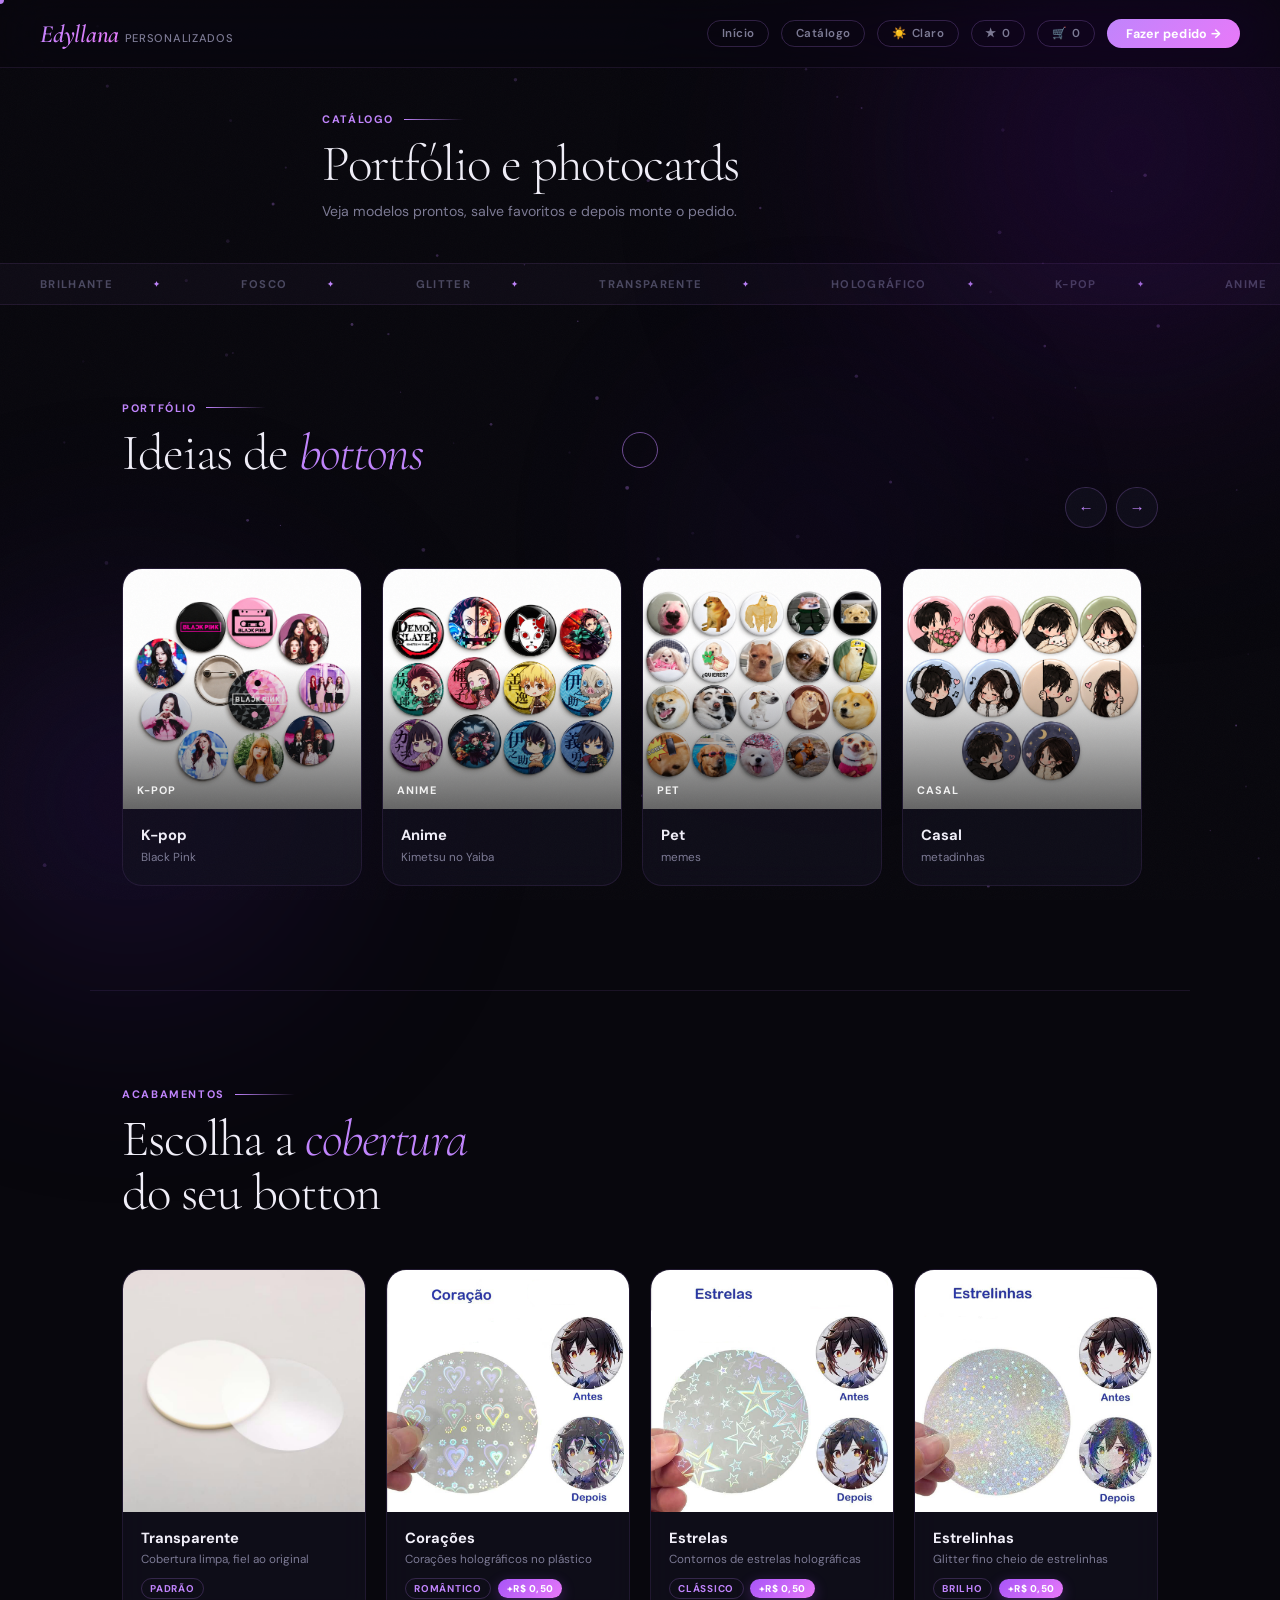
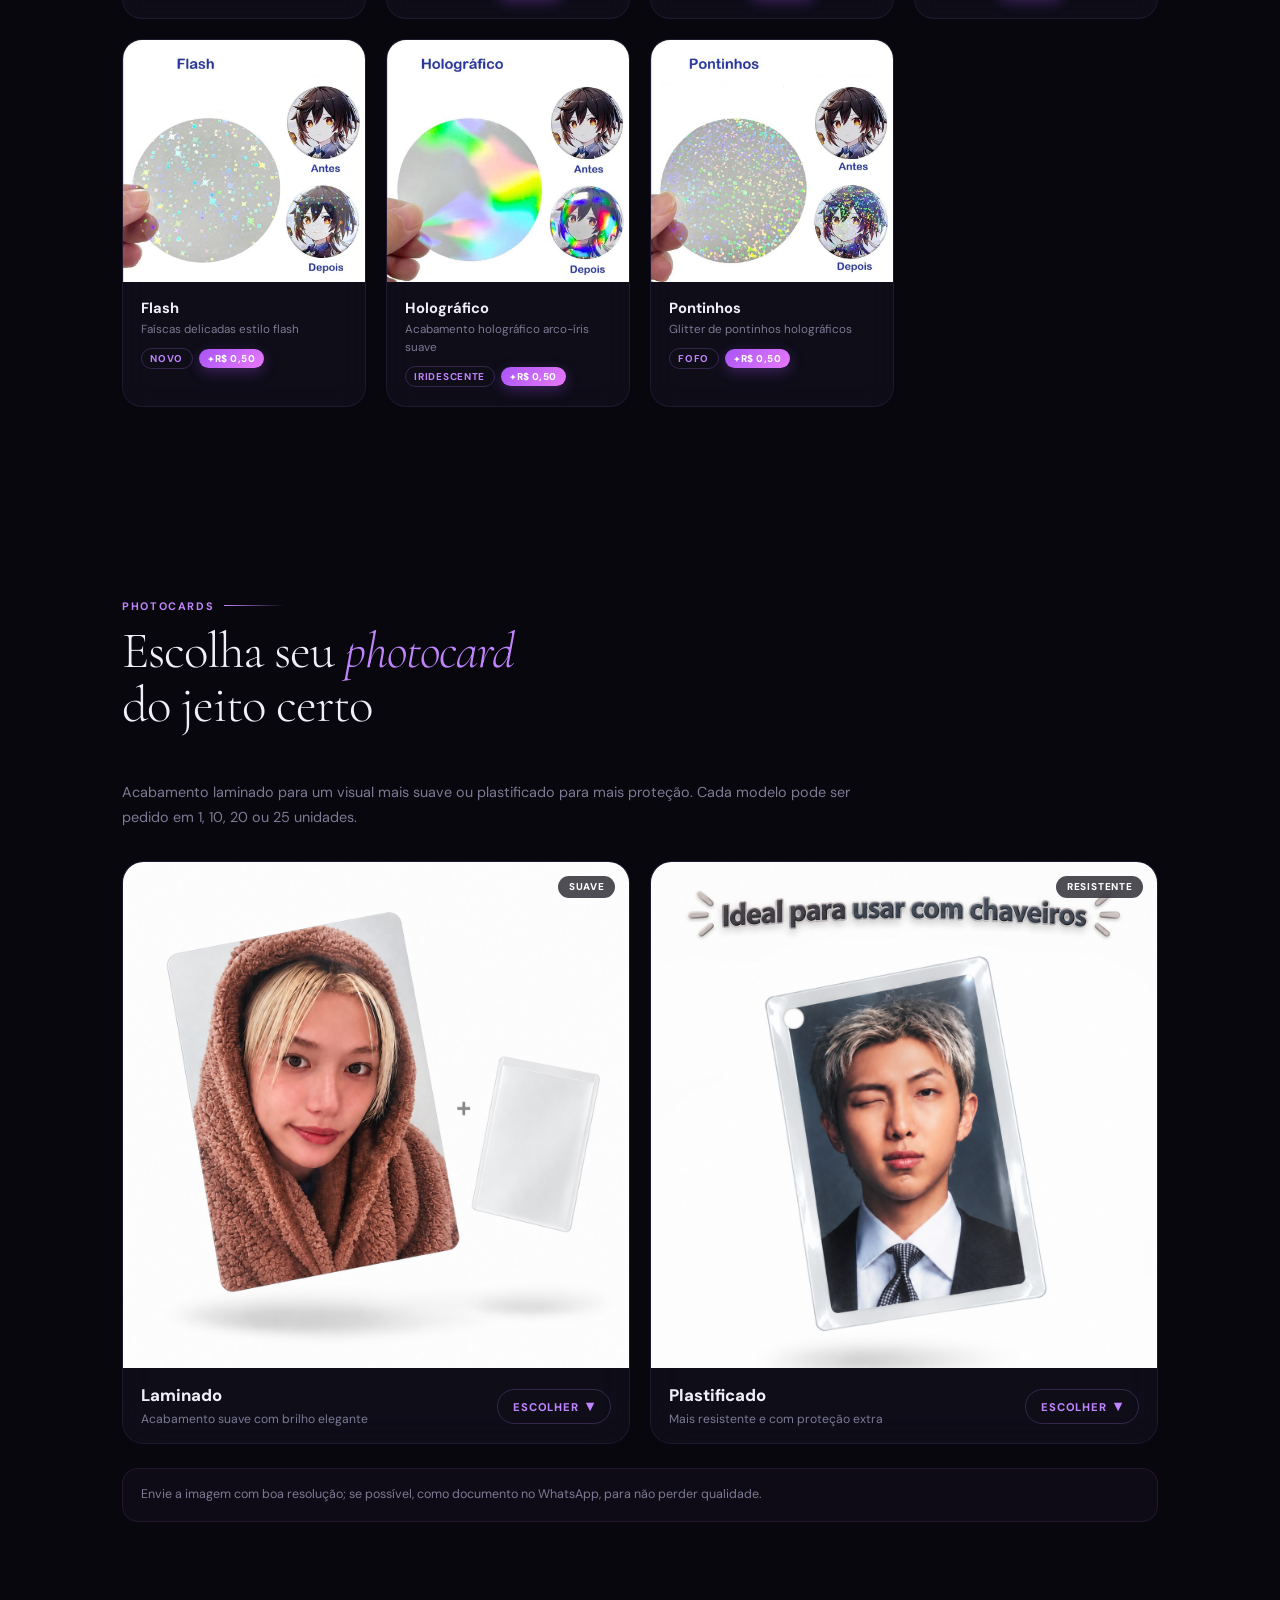
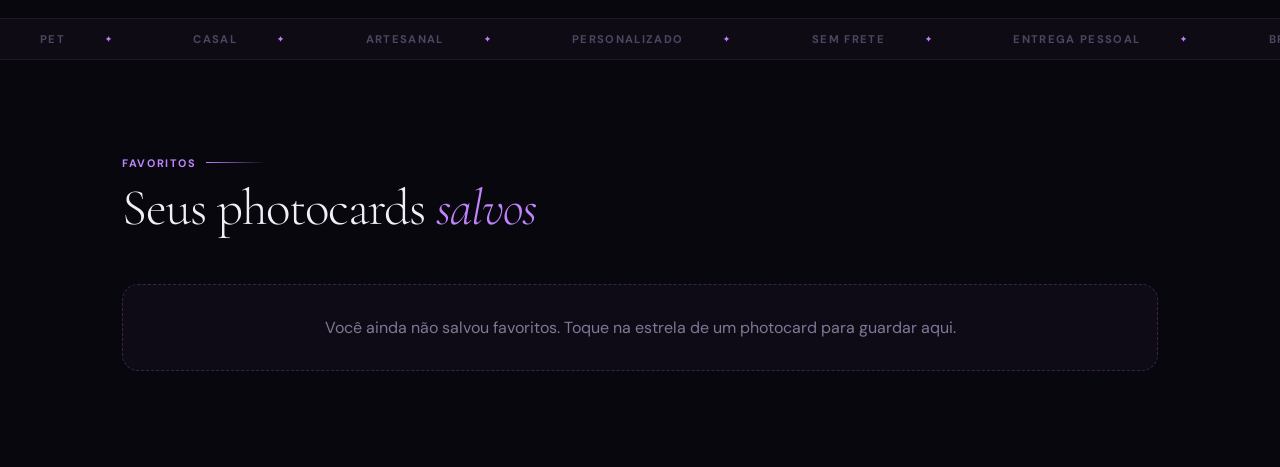
==== commit eeb83775: "Atualiza site completo: fotos em img/, gavetas de photocards, Ideias de bottons, aviso de cupom mini" ====
--- a/catalogo.html
+++ b/catalogo.html
@@ -3,10 +3,10 @@
 <head>
 <meta charset="UTF-8"/>
 <meta name="viewport" content="width=device-width, initial-scale=1.0"/>
-<title>Bottons · Edyllana — Bottons artesanais e photocards</title>
+<title>Edyllana Personalizados — Bottons artesanais e photocards</title>
 <meta name="description" content="Bottons artesanais personalizados e photocards em acabamentos laminado ou plastificado. Entrega pessoal, sem frete, com tabela de preços organizada."/>
 <meta name="theme-color" content="#c084fc"/>
-<meta property="og:title" content="Bottons · Edyllana"/>
+<meta property="og:title" content="Edyllana Personalizados"/>
 <meta property="og:description" content="Transforme sua foto favorita em bottons e photocards personalizados, com entrega pessoal e sem frete."/>
 <meta property="og:type" content="website"/>
 <link rel="preconnect" href="https://fonts.googleapis.com"/>
@@ -31,8 +31,8 @@
 <!-- ══════════ NAV ══════════ -->
 <nav>
   <div class="brand" data-magnetic>
-    <em>Bottons</em>
-    <sub>by Edyllana</sub>
+    <em>Edyllana</em>
+    <sub>Personalizados</sub>
   </div>
   <div class="nav-right">
     <a class="theme-btn" href="index.html">Início</a>
@@ -51,7 +51,7 @@
 </nav>
 
 <!-- ══════════ HOME ══════════ -->
-<div id="page-home"><div class="order-wrap" style="padding-top:7rem;padding-bottom:0"><div class="order-headline"><div class="sec-eyebrow">Catalogo</div><div class="sec-title">Portfolio e photocards</div><p>Veja modelos prontos, salve favoritos e depois monte o pedido.</p></div></div>
+<div id="page-home"><div class="order-wrap" style="padding-top:7rem;padding-bottom:0"><div class="order-headline"><div class="sec-eyebrow">Catálogo</div><div class="sec-title">Portfólio e photocards</div><p>Veja modelos prontos, salve favoritos e depois monte o pedido.</p></div></div>
 
   
 
@@ -65,7 +65,7 @@
     <div class="carousel-header">
       <div>
         <div class="sec-eyebrow">Portfólio</div>
-        <div class="sec-title">Bottons que já<br/><em>saíram por aqui</em></div>
+        <div class="sec-title">Ideias de <em>bottons</em></div>
       </div>
       <div class="carousel-arrows">
         <button class="car-arrow" onclick="scrollCar(-1)">←</button>
@@ -91,14 +91,6 @@
     <p style="color:var(--muted);font-size:.9rem;line-height:1.7;max-width:760px;margin-bottom:2rem">
       Acabamento laminado para um visual mais suave ou plastificado para mais proteção. Cada modelo pode ser pedido em 1, 10, 20 ou 25 unidades.
     </p>
-    <div class="photo-toolbar">
-      <input class="photo-search" id="photo-search" type="search" placeholder="Buscar acabamento..." aria-label="Buscar acabamento"/>
-      <div class="photo-filters" role="tablist" aria-label="Filtros de photocard">
-        <button class="photo-filter on" data-filter="all" type="button">Todos</button>
-        <button class="photo-filter" data-filter="frente" type="button">Apenas frente</button>
-        <button class="photo-filter" data-filter="frente-verso" type="button">Frente e verso</button>
-      </div>
-    </div>
     <div class="photo-grid" id="photo-grid"></div>
     <div class="photo-tip">
       Envie a imagem com boa resolução; se possível, como documento no WhatsApp, para não perder qualidade.
--- a/styles.css
+++ b/styles.css
@@ -563,7 +563,7 @@
 }
 
 .cover-ph {
-  width: 100%; height: 170px;
+  width: 100%; aspect-ratio: 1 / 1; /* quadrado, sem cortar a imagem original */
   display: flex; flex-direction: column; align-items: center; justify-content: center;
   gap: .4rem;
   position: relative;
@@ -588,6 +588,19 @@
   border: 1px solid var(--border2);
   border-radius: 9999px; padding: .18rem .55rem;
 }
+.cover-tags {
+  margin-top: .6rem;
+  display: flex; flex-wrap: wrap; align-items: center; gap: .4rem;
+}
+.cover-tags .cover-badge { margin-top: 0; }
+.cover-extra {
+  display: inline-block;
+  font-size: .62rem; font-weight: 800; letter-spacing: .05em;
+  color: #fff;
+  background: linear-gradient(135deg, var(--accent2), var(--accent3));
+  border-radius: 9999px; padding: .18rem .55rem;
+  box-shadow: 0 4px 14px rgba(168,85,247,.3);
+}
 
 /* ═══════════════════════════════════════════
    DIVIDER
@@ -640,6 +653,21 @@
 .order-headline { margin-bottom: 2.5rem; }
 .order-headline .sec-title { margin-bottom: .5rem; }
 .order-headline p { color: var(--muted); font-size: .88rem; line-height: 1.65; }
+
+/* Entrada em cascata ao abrir as páginas (mesma animação da home) */
+.order-headline .sec-eyebrow,
+.order-headline .sec-title,
+.order-headline p,
+.selection-mode-tabs,
+.product-type-tabs {
+  opacity: 0;
+  animation: heroIn .9s cubic-bezier(.22,1,.36,1) forwards;
+}
+.order-headline .sec-eyebrow { animation-delay: .2s; }
+.order-headline .sec-title    { animation-delay: .38s; }
+.order-headline p             { animation-delay: .52s; }
+.selection-mode-tabs          { animation-delay: .66s; }
+.product-type-tabs            { animation-delay: .8s; }
 
 /* Loading */
 #cfg-loading {
@@ -711,6 +739,15 @@
   transition: background-image 0.3s ease;
 }
 
+/* Previews da cobertura e do modelo em formato quadrado (imagens originais 1:1, sem corte) */
+#preview-cobertura,
+#preview-modelo {
+  height: auto;
+  aspect-ratio: 1 / 1;
+  max-width: 340px;
+  margin-inline: auto;
+}
+
 /* Pills */
 .pills { display: flex; flex-wrap: wrap; gap: .6rem; }
 .pill {
@@ -731,6 +768,46 @@
   box-shadow: 0 0 20px rgba(168,85,247,.4);
 }
 .pill.disabled { opacity: .3; cursor: not-allowed; pointer-events: none; text-decoration: line-through; }
+
+/* Papel: caixinha "Recomendado" acima do botão + aviso do A4 */
+.papel-opt {
+  display: flex; flex-direction: column; align-items: center; gap: .4rem;
+}
+.papel-reco {
+  font-size: .55rem; font-weight: 800;
+  letter-spacing: .1em; text-transform: uppercase;
+  background: linear-gradient(135deg, var(--accent2), var(--accent3));
+  color: #fff;
+  padding: .22rem .65rem;
+  border-radius: 9999px;
+  box-shadow: 0 4px 14px rgba(168,85,247,.35);
+  white-space: nowrap;
+}
+.papel-reco.is-blank { visibility: hidden; }
+
+.paper-warning {
+  margin-top: 0;
+  padding: 0 .9rem;
+  max-height: 0;
+  opacity: 0;
+  overflow: hidden;
+  transform: translateY(-6px);
+  border: 1px solid rgba(251,191,36,.45);
+  border-width: 0;
+  border-radius: .85rem;
+  background: rgba(251,191,36,.07);
+  color: #fbbf24;
+  font-size: .8rem; font-weight: 600; line-height: 1.55;
+  transition: all .4s cubic-bezier(.22,1,.36,1);
+}
+.paper-warning.show {
+  margin-top: .95rem;
+  padding: .7rem .9rem;
+  max-height: 160px;
+  opacity: 1;
+  transform: translateY(0);
+  border-width: 1px;
+}
 
 /* Promo choice */
 .promo-choice { display: flex; gap: 1rem; flex-wrap: wrap; margin-top: .85rem; }
@@ -1104,47 +1181,6 @@
 /* ═══════════════════════════════════════════
    PHOTOCARDS
 ═══════════════════════════════════════════ */
-.photo-toolbar {
-  display: flex;
-  flex-wrap: wrap;
-  align-items: center;
-  gap: .8rem;
-  margin-bottom: 1.8rem;
-}
-.photo-search {
-  flex: 1 1 260px;
-  background: rgba(255,255,255,.04);
-  border: 1.5px solid var(--border2);
-  border-radius: 9999px;
-  padding: .7rem 1.15rem;
-  color: var(--text);
-  font-family: var(--font);
-  font-size: .86rem;
-  outline: none;
-  transition: border-color .22s, box-shadow .22s, background .22s;
-}
-.photo-search:focus { border-color: var(--accent); box-shadow: 0 0 0 3px var(--glow); }
-[data-theme="light"] .photo-search { background: rgba(0,0,0,.03); }
-.photo-filters { display: flex; gap: .5rem; flex-wrap: wrap; }
-.photo-filter {
-  border: 1.5px solid var(--border2);
-  border-radius: 9999px;
-  background: transparent;
-  color: var(--muted);
-  font-family: var(--font);
-  font-size: .76rem;
-  font-weight: 700;
-  padding: .45rem .95rem;
-  cursor: pointer;
-  transition: all .2s;
-}
-.photo-filter:hover { border-color: var(--accent); color: var(--accent); }
-.photo-filter.on {
-  background: linear-gradient(135deg, var(--accent2), var(--accent3));
-  border-color: transparent;
-  color: #fff;
-  box-shadow: 0 0 20px rgba(168,85,247,.35);
-}
 .photo-grid {
   display: grid;
   grid-template-columns: repeat(auto-fit, minmax(250px, 1fr));
@@ -1242,6 +1278,230 @@
   line-height: 1.6;
 }
 .link-reset { text-decoration: none; }
+
+/* ═══════════════════════════════════════════
+   PHOTOCARDS — 2 ACABAMENTOS GRANDES COM GAVETA
+═══════════════════════════════════════════ */
+#photo-grid { grid-template-columns: repeat(2, minmax(0,1fr)); }
+
+.finish-card {
+  background: var(--card);
+  border: 1px solid var(--border);
+  border-radius: 1.35rem;
+  overflow: hidden;
+  backdrop-filter: blur(18px);
+  display: flex;
+  flex-direction: column;
+  transition: transform .35s cubic-bezier(.25,.46,.45,.94), border-color .25s, box-shadow .35s;
+}
+.finish-card:hover,
+.finish-card.open {
+  transform: translateY(-6px);
+  border-color: var(--accent);
+  box-shadow: 0 18px 55px rgba(0,0,0,.35), 0 0 35px rgba(192,132,252,.15);
+}
+
+.finish-media {
+  position: relative;
+  width: 100%;
+  aspect-ratio: 1 / 1; /* quadrado, sem cortar a foto original */
+  background: var(--bg2);
+  overflow: hidden;
+}
+.finish-media img {
+  width: 100%; height: 100%;
+  object-fit: cover; display: block;
+  transition: transform .45s cubic-bezier(.22,1,.36,1);
+}
+.finish-card:hover .finish-media img { transform: scale(1.03); }
+.finish-badge {
+  position: absolute; top: .85rem; right: .85rem;
+  background: rgba(12,10,20,.72);
+  border-color: transparent;
+  color: #fff;
+  backdrop-filter: blur(6px);
+}
+
+.finish-head {
+  display: flex; align-items: center; justify-content: space-between;
+  gap: 1rem;
+  padding: 1.05rem 1.15rem .95rem;
+}
+.finish-head h3 { font-size: 1.05rem; font-weight: 800; line-height: 1.2; }
+.finish-head p { margin-top: .3rem; font-size: .76rem; color: var(--muted); line-height: 1.5; }
+
+.finish-toggle {
+  display: inline-flex; align-items: center; gap: .45rem;
+  flex-shrink: 0;
+  border: 1.5px solid var(--border2);
+  background: transparent;
+  color: var(--accent);
+  font-family: var(--font);
+  font-size: .7rem; font-weight: 800;
+  letter-spacing: .07em; text-transform: uppercase;
+  border-radius: 9999px;
+  padding: .55rem .95rem;
+  cursor: none;
+  transition: border-color .25s, background .25s;
+}
+.finish-toggle:hover { border-color: var(--accent); background: rgba(192,132,252,.08); }
+.finish-chevron {
+  font-size: .95rem; line-height: 1; display: inline-block;
+  transition: transform .45s cubic-bezier(.22,1,.36,1);
+}
+.finish-card.open .finish-chevron { transform: rotate(180deg); }
+
+/* Gaveta fluida (0fr → 1fr) */
+.finish-drawer {
+  display: grid;
+  grid-template-rows: 0fr;
+  transition: grid-template-rows .5s cubic-bezier(.22,1,.36,1);
+}
+.finish-card.open .finish-drawer { grid-template-rows: 1fr; }
+.finish-drawer-inner { overflow: hidden; min-height: 0; }
+.finish-drawer-pad { padding: 0 1.15rem 1.15rem; display: grid; gap: .6rem; }
+
+.finish-row { display: flex; align-items: stretch; gap: .5rem; }
+.finish-opt {
+  flex: 1; min-width: 0;
+  display: block;
+  text-align: left;
+  text-decoration: none;
+  color: var(--text);
+  background: rgba(255,255,255,.03);
+  border: 1px solid var(--border);
+  border-radius: .95rem;
+  padding: .7rem .85rem;
+  cursor: none;
+  transition: border-color .25s, background .25s, transform .3s cubic-bezier(.22,1,.36,1);
+}
+.finish-opt:hover {
+  border-color: var(--accent);
+  background: rgba(192,132,252,.1);
+  transform: translateX(4px);
+}
+.finish-opt-hd {
+  display: flex; align-items: center; justify-content: space-between;
+  gap: .5rem;
+  font-size: .86rem; font-weight: 800;
+}
+.finish-opt-arrow { color: var(--accent); transition: transform .3s; }
+.finish-opt:hover .finish-opt-arrow { transform: translateX(3px); }
+.finish-opt-prices {
+  display: grid;
+  grid-template-columns: repeat(2, minmax(0,1fr));
+  gap: .25rem .55rem;
+  margin-top: .45rem;
+}
+.finish-opt-prices em {
+  font-style: normal;
+  font-size: .66rem; font-weight: 600;
+  color: var(--muted);
+  white-space: nowrap;
+}
+.finish-row .fav-btn { align-self: center; flex-shrink: 0; }
+
+/* ═══════════════════════════════════════════
+   PHOTOCARD NA HORA DE COMPRAR (PEDIDO)
+═══════════════════════════════════════════ */
+.photo-mini-preview {
+  width: 190px;
+  aspect-ratio: 1 / 1; /* quadrada, sem cortar */
+  margin: 1rem auto 1.1rem;
+  border-radius: 1rem;
+  overflow: hidden;
+  border: 1px solid var(--border2);
+  background: var(--bg2);
+  box-shadow: 0 10px 30px rgba(0,0,0,.25);
+}
+.photo-mini-preview img {
+  width: 100%; height: 100%;
+  object-fit: cover; display: block;
+  transition: opacity .3s ease;
+}
+
+.photo-finishes {
+  display: grid;
+  grid-template-columns: repeat(2, minmax(0,1fr));
+  gap: .7rem;
+}
+.po-finish {
+  background: var(--card);
+  border: 1px solid var(--border);
+  border-radius: 1.1rem;
+  overflow: hidden;
+  transition: border-color .25s, box-shadow .3s;
+}
+.po-finish.open { border-color: var(--border2); box-shadow: 0 10px 30px rgba(0,0,0,.22); }
+
+.po-trigger {
+  width: 100%;
+  display: flex; align-items: center; justify-content: space-between;
+  gap: .5rem;
+  padding: .8rem .9rem;
+  background: transparent;
+  border: none;
+  color: var(--text);
+  font-family: var(--font);
+  font-size: .88rem; font-weight: 800;
+  text-align: left;
+  cursor: none;
+  transition: color .2s;
+}
+.po-trigger:hover { color: var(--accent); }
+.po-trigger.is-sel .po-trigger-name { color: var(--accent); }
+.po-trigger-side {
+  display: inline-flex; align-items: center; gap: .35rem;
+  font-size: .7rem; font-weight: 800;
+  letter-spacing: .06em; text-transform: uppercase;
+  color: var(--accent);
+  white-space: nowrap;
+}
+.po-check { display: none; font-size: .78rem; }
+.po-trigger.is-sel .po-check { display: inline; }
+.po-chevron {
+  font-size: .95rem; line-height: 1; display: inline-block;
+  transition: transform .22s cubic-bezier(.22,1,.36,1);
+}
+.po-finish.open .po-chevron { transform: rotate(180deg); transition-duration: .45s; }
+
+/* Gaveta fluida (0fr → 1fr): abre fluida, fecha rápido (evita as duas "abertas" ao trocar de lado) */
+.po-drawer {
+  display: grid;
+  grid-template-rows: 0fr;
+  transition: grid-template-rows .22s cubic-bezier(.22,1,.36,1);
+}
+.po-finish.open .po-drawer { grid-template-rows: 1fr; transition-duration: .45s; }
+.po-drawer-inner { overflow: hidden; min-height: 0; }
+.po-drawer-pad { padding: 0 .7rem .7rem; display: grid; gap: .45rem; }
+
+.po-opt {
+  display: flex; align-items: center; justify-content: space-between;
+  gap: .5rem;
+  width: 100%;
+  padding: .6rem .75rem;
+  border-radius: .8rem;
+  border: 1.5px solid var(--border2);
+  background: transparent;
+  color: var(--muted);
+  font-family: var(--font);
+  font-size: .8rem; font-weight: 700;
+  text-align: left;
+  cursor: none;
+  transition: all .2s;
+}
+.po-opt em { font-style: normal; font-size: .68rem; font-weight: 600; color: var(--muted); white-space: nowrap; }
+.po-opt:hover { border-color: var(--accent); color: var(--accent); }
+.po-opt.on {
+  background: linear-gradient(135deg, var(--accent2), var(--accent3));
+  border-color: transparent; color: #fff;
+  box-shadow: 0 0 18px rgba(168,85,247,.4);
+}
+.po-opt.on em { color: rgba(255,255,255,.85); }
+
+@media (max-width: 560px) {
+  .photo-finishes { grid-template-columns: 1fr; }
+}
 
 .coupon-applied {
   margin-bottom: .75rem;
@@ -1256,6 +1516,11 @@
   align-items: center;
   gap: .4rem;
 }
+.coupon-applied.is-warn {
+  border-color: rgba(251,191,36,.45);
+  background: rgba(251,191,36,.07);
+  color: #fbbf24;
+}
 
 .fav-btn {
   border: 1.5px solid var(--border2);
@@ -1447,7 +1712,8 @@
   body { cursor: auto; }
   #cursor-dot, #cursor-ring { display: none; }
   .theme-btn, .nav-cta, .btn-primary, .btn-ghost, .pill, .car-arrow, .qty-btn,
-  .promo-opt, .btn-add-cart, .btn-wpp, .photo-filter, .photo-order {
+  .promo-opt, .btn-add-cart, .btn-wpp, .photo-order, .finish-toggle, .finish-opt,
+  .po-trigger, .po-opt {
     cursor: pointer;
   }
 }
@@ -1460,9 +1726,9 @@
   }
 }
 @media (max-width: 680px) {
-  .photo-grid { grid-template-columns: 1fr; }
-  .photo-toolbar { flex-direction: column; align-items: stretch; }
+  .photo-grid, #photo-grid { grid-template-columns: 1fr; }
   .photo-tiers { grid-template-columns: 1fr; }
+  .finish-opt-prices { grid-template-columns: 1fr; }
 }
 
 /* Product type tabs */
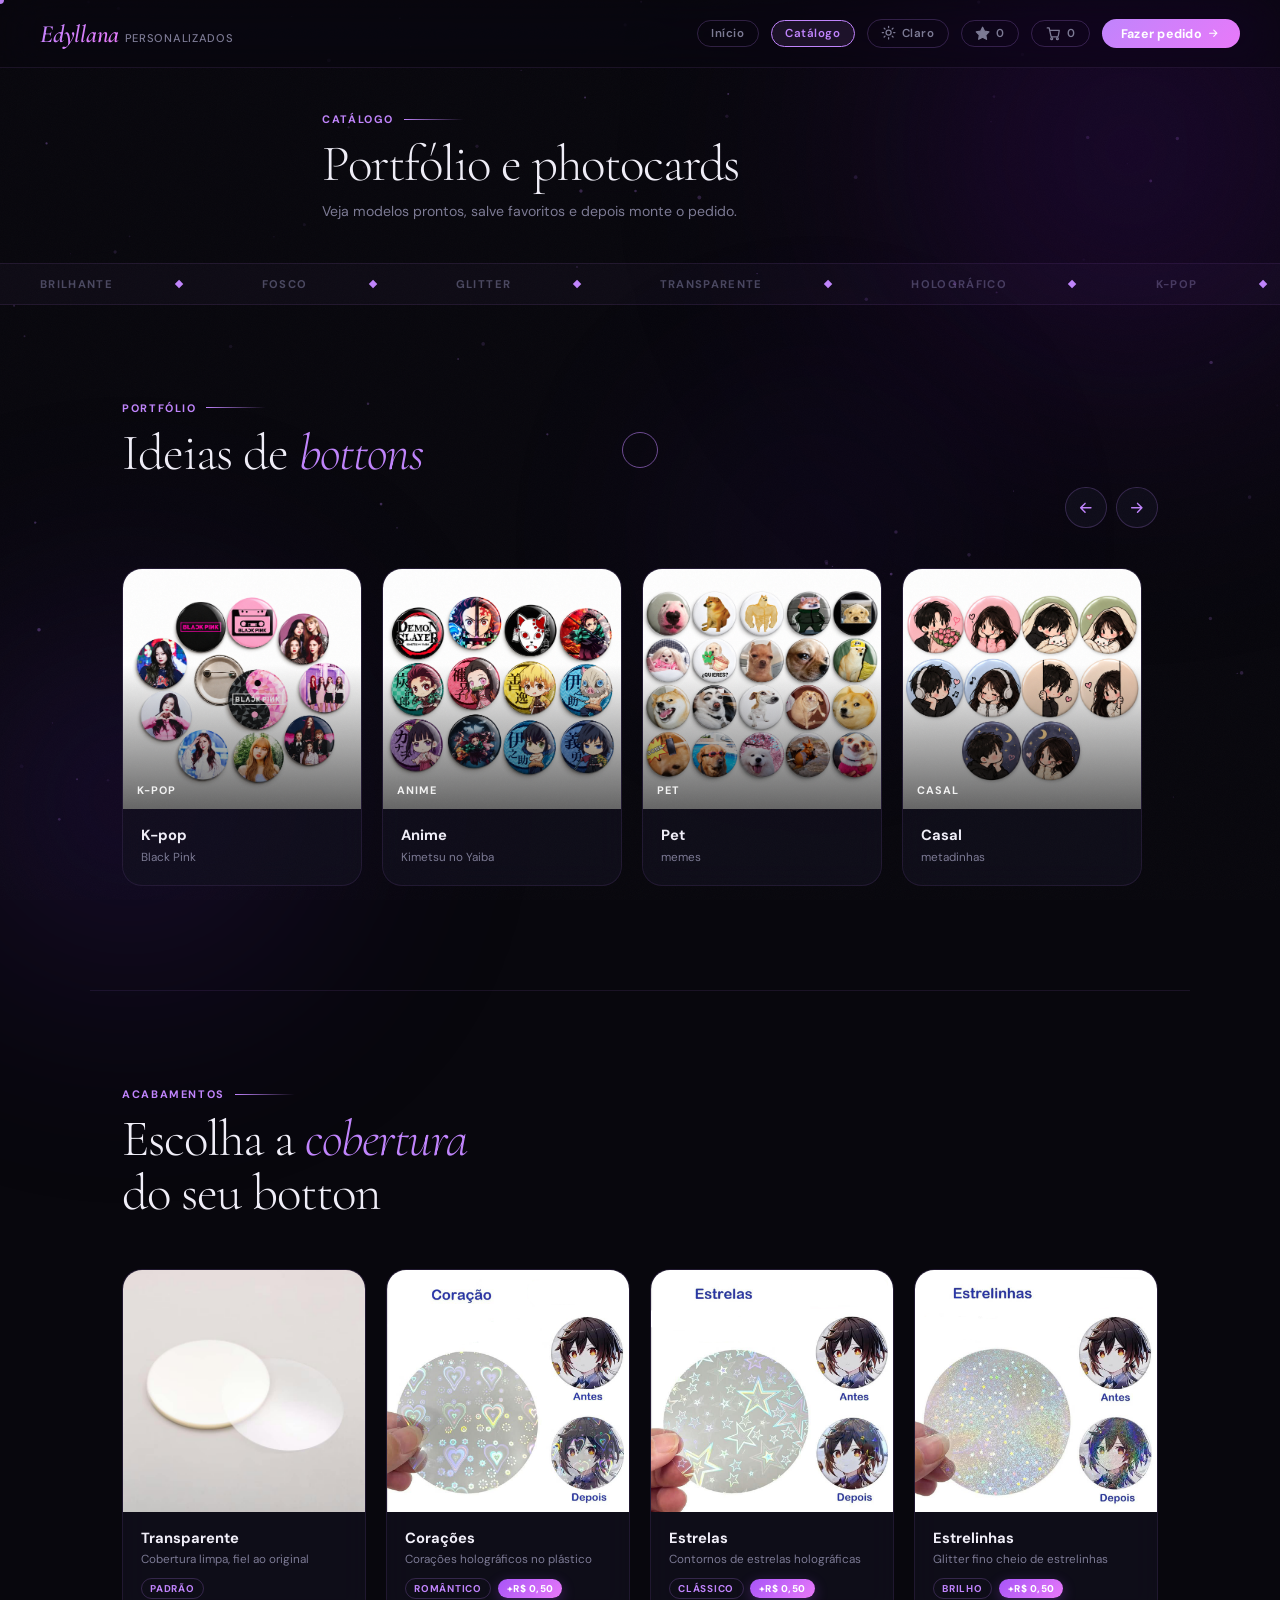
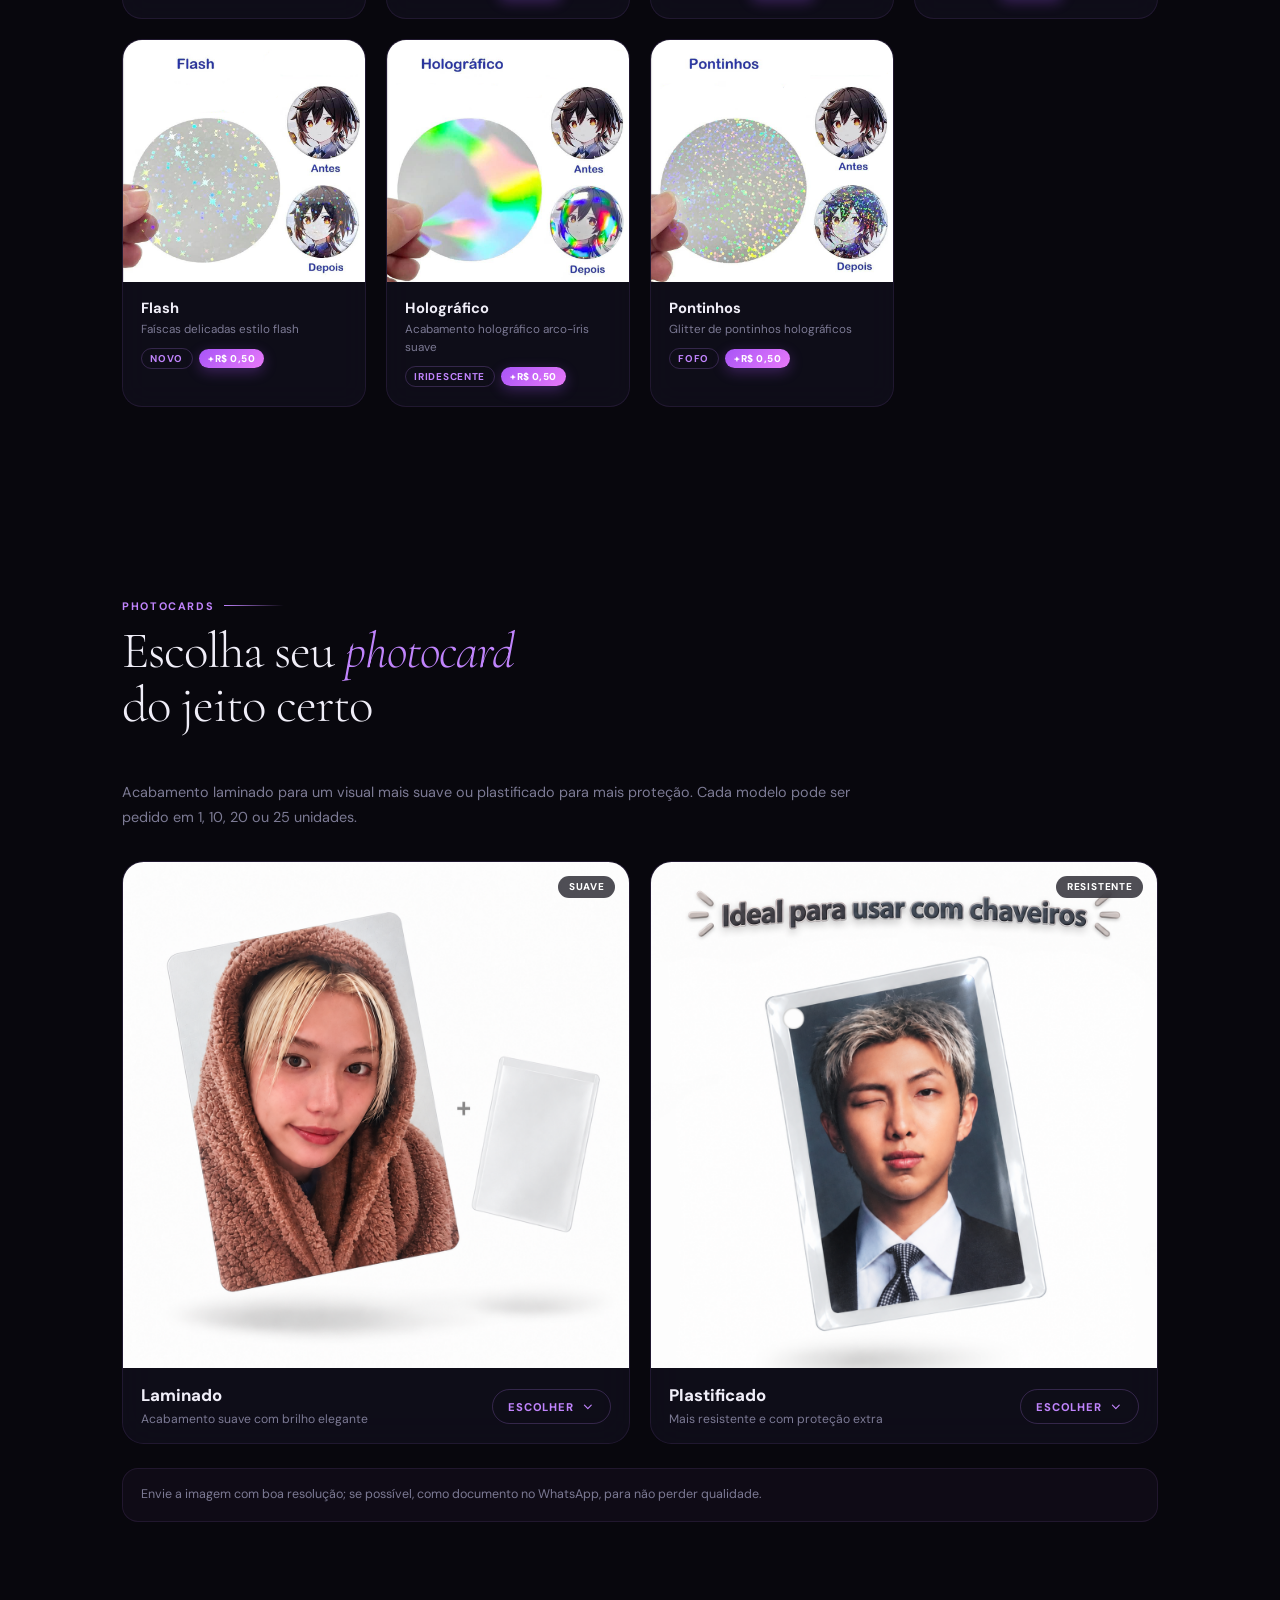
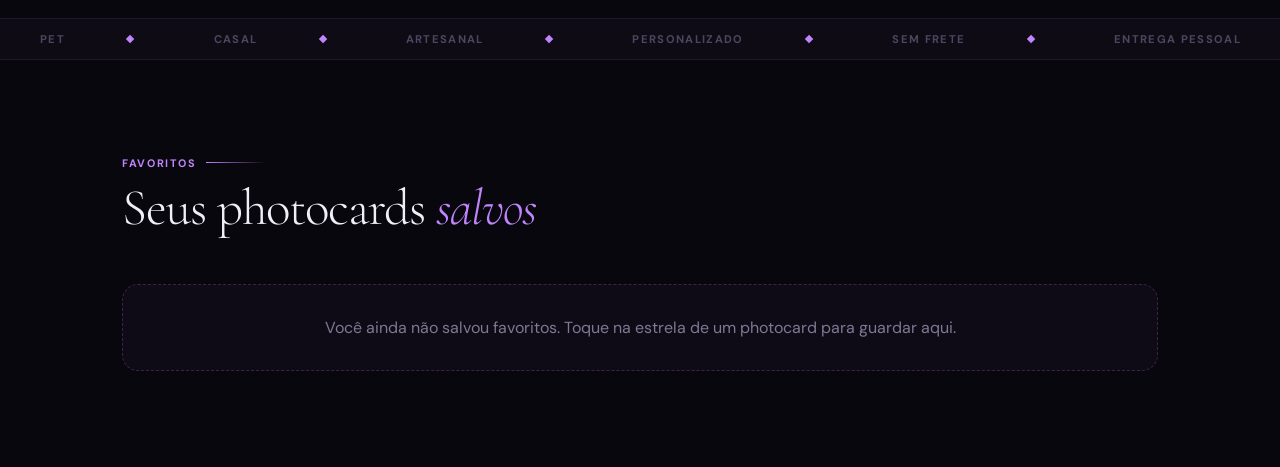
==== commit e17848b3: "Corrige bugs, padroniza UI com icones SVG e gavetas, reorganiza pastas - Valida o carrinho (localSto" ====
--- a/catalogo.html
+++ b/catalogo.html
@@ -11,7 +11,7 @@
 <meta property="og:type" content="website"/>
 <link rel="preconnect" href="https://fonts.googleapis.com"/>
 <link href="https://fonts.googleapis.com/css2?family=Cormorant+Garamond:ital,wght@0,300;0,400;0,600;0,700;1,300;1,400;1,600&family=DM+Sans:ital,opsz,wght@0,9..40,200;0,9..40,400;0,9..40,500;0,9..40,700;1,9..40,300&display=swap" rel="stylesheet"/>
-<link rel="stylesheet" href="styles.css"/>
+<link rel="stylesheet" href="css/styles.css"/>
 <link rel="icon" href="data:,"/>
 </head>
 <body>
@@ -38,15 +38,15 @@
     <a class="theme-btn" href="index.html">Início</a>
     <a class="theme-btn" href="catalogo.html">Catálogo</a>
     <button class="theme-btn" onclick="toggleTheme()">
-      <span id="t-ico">☀️</span><span id="t-lbl">Claro</span>
+      <span id="t-ico"></span><span id="t-lbl">Claro</span>
     </button>
     <a class="theme-btn" href="catalogo.html#favorites-section" aria-label="Ver favoritos">
-      ★ <span id="nav-fav-count">0</span>
+      <i data-ico="star"></i><span id="nav-fav-count">0</span>
     </a>
     <a class="theme-btn" href="pedido.html" aria-label="Abrir carrinho">
-      🛒 <span id="nav-cart-count">0</span>
+      <i data-ico="cart"></i><span id="nav-cart-count">0</span>
     </a>
-    <a class="nav-cta" data-magnetic href="pedido.html">Fazer pedido →</a>
+    <a class="nav-cta" data-magnetic href="pedido.html">Fazer pedido <i data-ico="arrow-right"></i></a>
   </div>
 </nav>
 
@@ -68,8 +68,8 @@
         <div class="sec-title">Ideias de <em>bottons</em></div>
       </div>
       <div class="carousel-arrows">
-        <button class="car-arrow" onclick="scrollCar(-1)">←</button>
-        <button class="car-arrow" onclick="scrollCar(1)">→</button>
+        <button class="car-arrow" onclick="scrollCar(-1)" aria-label="Anterior"><i data-ico="arrow-left"></i></button>
+        <button class="car-arrow" onclick="scrollCar(1)" aria-label="Próximo"><i data-ico="arrow-right"></i></button>
       </div>
     </div>
     <div class="carousel" id="carousel"></div>
@@ -111,49 +111,11 @@
 
   </div><!-- /page-home -->
 
-<!-- Modal foto -->
-<div class="modal-backdrop" id="modal-backdrop" onclick="closeModal(event)">
-  <div class="modal" role="dialog" aria-modal="true">
-    <div class="modal-top-line"></div>
-
-    <h3 style="margin-bottom:.3rem">Quase lá! <em>Envie a foto</em></h3>
-    <p class="modal-sub">Antes de abrir o WhatsApp, só lembra: envie a imagem como <strong>documento</strong>. Assim a foto chega sem perder qualidade e o botton fica mais bonito.</p>
-
-    <!-- Mockup WhatsApp Inteligente (Renders beautiful tutorial images) -->
-    <div class="wapp-mock">
-      <div class="tutorial-step-container">
-        <!-- Passo 1: O botão de Mais (+) -->
-        <div class="tutorial-box">
-          <span class="tutorial-label">1. Toque no (+)</span>
-          <div class="tutorial-img-wrapper">
-            <img src="https://www.image2url.com/r2/default/images/1781037905143-3a903971-647e-4439-ad70-2abab82d43df.jpeg" alt="Tocar no botão mais">
-          </div>
-        </div>
-        <!-- Passo 2: O botão de Documento -->
-        <div class="tutorial-box">
-          <span class="tutorial-label">2. Documento</span>
-          <div class="tutorial-img-wrapper">
-            <img src="https://www.image2url.com/r2/default/images/1781038020888-246ba1d9-6a8e-41c6-9327-73367b0bef02.jpeg" alt="Escolher documento">
-          </div>
-        </div>
-      </div>
-    </div><!-- /mockup -->
-
-    <div class="modal-actions" style="margin-top:1.25rem">
-      <button class="modal-btn-cancel" onclick="closeModalDirect()">Voltar</button>
-      <button class="modal-btn-confirm" id="modal-confirm-btn" onclick="confirmSendWpp()">
-        <svg width="16" height="16" viewBox="0 0 24 24" fill="currentColor"><path d="M17.472 14.382c-.297-.149-1.758-.867-2.03-.967-.273-.099-.471-.148-.67.15-.197.297-.767.966-.94 1.164-.173.199-.347.223-.644.075-.297-.15-1.255-.463-2.39-1.475-.883-.788-1.48-1.761-1.653-2.059-.173-.297-.018-.458.13-.606.134-.133.298-.347.446-.52.149-.174.198-.298.298-.497.099-.198.05-.371-.025-.52-.075-.149-.669-1.612-.916-2.207-.242-.579-.487-.5-.669-.51-.173-.008-.371-.01-.57-.01-.198 0-.52.074-.792.372-.272.297-1.04 1.016-1.04 2.479 0 1.462 1.065 2.875 1.213 3.074.149.198 2.096 3.2 5.077 4.487.709.306 1.262.489 1.694.625.712.227 1.36.195 1.871.118.571-.085 1.758-.719 2.006-1.413.248-.694.248-1.289.173-1.413-.074-.124-.272-.198-.57-.347m-5.421 7.403h-.004a9.87 9.87 0 01-5.031-1.378l-.361-.214-3.741.982.998-3.648-.235-.374a9.86 9.86 0 01-1.51-5.26c.001-5.45 4.436-9.884 9.888-9.884 2.64 0 5.122 1.03 6.988 2.898a9.825 9.825 0 012.893 6.994c-.003 5.45-4.437 9.884-9.885 9.884m8.413-18.297A11.815 11.815 0 0012.05 0C5.495 0 .16 5.335.157 11.892c0 2.096.547 4.142 1.588 5.945L.057 24l6.305-1.654a11.882 11.882 0 005.683 1.448h.005c6.554 0 11.89-5.335 11.893-11.893a11.821 11.821 0 00-3.48-8.413z"/></svg>
-        Abrir WhatsApp
-      </button>
-    </div>
-  </div>
-</div>
-
 <div class="toast" id="toast"></div>
 
 <!-- ══════════════════════════════════════════
    JAVASCRIPT — TUDO ORIGINAL + EFEITOS
 ══════════════════════════════════════════ -->
-<script src="script.js"></script>
+<script src="js/script.js"></script>
 </body>
 </html>
--- a/css/styles.css
+++ b/css/styles.css
@@ -0,0 +1,1894 @@
+/* ═══════════════════════════════════════════
+   DESIGN TOKENS
+═══════════════════════════════════════════ */
+:root {
+  --bg:        #08070d;
+  --bg2:       #0d0b17;
+  --surface:   #12101e;
+  --s2:        #1a1730;
+  --accent:    #c084fc;
+  --accent2:   #a855f7;
+  --accent3:   #e879f9;
+  --deep:      #2e1065;
+  --deep2:     #4c1d95;
+  --text:      #f0eef8;
+  --muted:     #7c7a94;
+  --muted2:    #4a4860;
+  --border:    rgba(192,132,252,.1);
+  --border2:   rgba(192,132,252,.22);
+  --glow:      rgba(192,132,252,.18);
+  --glow2:     rgba(232,121,249,.12);
+  --card:      rgba(18,16,30,.7);
+  --r:         1.5rem;
+  --font:      'DM Sans', sans-serif;
+  --display:   'Cormorant Garamond', serif;
+}
+[data-theme="light"] {
+  --bg:        #faf8ff;
+  --bg2:       #f3eeff;
+  --surface:   #ffffff;
+  --s2:        #ede9fb;
+  --accent:    #9333ea;
+  --accent2:   #7c3aed;
+  --accent3:   #c026d3;
+  --deep:      #f3e8ff;
+  --deep2:     #e9d5ff;
+  --text:      #0a0812;
+  --muted:     #6b6882;
+  --muted2:    #aba8c4;
+  --border:    rgba(147,51,234,.14);
+  --border2:   rgba(147,51,234,.28);
+  --glow:      rgba(147,51,234,.1);
+  --glow2:     rgba(192,0,211,.08);
+  --card:      rgba(255,255,255,.75);
+}
+
+/* ═══════════════════════════════════════════
+   RESET + BASE
+═══════════════════════════════════════════ */
+*, *::before, *::after { box-sizing:border-box; margin:0; padding:0; }
+html { scroll-behavior:smooth; }
+body {
+  font-family: var(--font);
+  background: var(--bg);
+  color: var(--text);
+  min-height: 100vh;
+  overflow-x: hidden;
+  cursor: none;
+  transition: background .5s, color .4s;
+}
+::selection { background: rgba(192,132,252,.3); color: #fff; }
+a { color: inherit; text-decoration: none; }
+
+/* ═══════════════════════════════════════════
+   CUSTOM CURSOR
+═══════════════════════════════════════════ */
+#cursor-dot {
+  position: fixed;
+  width: 8px; height: 8px;
+  background: var(--accent);
+  border-radius: 50%;
+  pointer-events: none;
+  z-index: 9999;
+  transform: translate(-50%,-50%);
+  transition: opacity .3s;
+  mix-blend-mode: difference;
+}
+#cursor-ring {
+  position: fixed;
+  width: 36px; height: 36px;
+  border: 1.5px solid rgba(192,132,252,.55);
+  border-radius: 50%;
+  pointer-events: none;
+  z-index: 9998;
+  transform: translate(-50%,-50%);
+  transition: width .35s cubic-bezier(.25,.46,.45,.94),
+              height .35s cubic-bezier(.25,.46,.45,.94),
+              border-color .3s,
+              background .3s,
+              opacity .3s;
+}
+#cursor-ring.hovering {
+  width: 56px; height: 56px;
+  border-color: var(--accent);
+  background: var(--glow);
+}
+[data-theme="light"] #cursor-dot {
+  background: var(--accent);
+  mix-blend-mode: normal;
+}
+[data-theme="light"] #cursor-ring {
+  border-color: rgba(147,51,234,.45);
+}
+[data-theme="light"] #cursor-ring.hovering {
+  border-color: var(--accent);
+  background: var(--glow);
+}
+
+/* ═══════════════════════════════════════════
+   CANVAS PARTICLES
+═══════════════════════════════════════════ */
+#particles-canvas {
+  position: fixed;
+  inset: 0;
+  z-index: 0;
+  pointer-events: none;
+  opacity: .55;
+}
+
+/* ═══════════════════════════════════════════
+   NOISE OVERLAY
+═══════════════════════════════════════════ */
+body::after {
+  content: '';
+  position: fixed;
+  inset: 0;
+  background-image: url("data:image/svg+xml,%3Csvg viewBox='0 0 256 256' xmlns='http://www.w3.org/2000/svg'%3E%3Cfilter id='n'%3E%3CfeTurbulence type='fractalNoise' baseFrequency='.9' numOctaves='4' stitchTiles='stitch'/%3E%3C/filter%3E%3Crect width='100%25' height='100%25' filter='url(%23n)' opacity='1'/%3E%3C/svg%3E");
+  background-size: 200px 200px;
+  opacity: .025;
+  pointer-events: none;
+  z-index: 1;
+  animation: noiseAnim 8s steps(2) infinite;
+}
+@keyframes noiseAnim { 0%{background-position:0 0} 25%{background-position:50% 20%} 50%{background-position:30% 60%} 75%{background-position:80% 10%} 100%{background-position:0 0} }
+
+/* ═══════════════════════════════════════════
+   RADIAL AMBIENT GLOWS
+═══════════════════════════════════════════ */
+.amb {
+  position: fixed; border-radius: 50%;
+  pointer-events: none; z-index: 0;
+  filter: blur(120px);
+  will-change: transform;
+}
+.amb-a { width:700px; height:700px; background:radial-gradient(ellipse,#3b0764 0%,transparent 70%); top:-200px; right:-200px; opacity:.5; animation: floatA 18s ease-in-out infinite; }
+.amb-b { width:500px; height:500px; background:radial-gradient(ellipse,#4c1d95 0%,transparent 70%); bottom:-150px; left:-120px; opacity:.38; animation: floatB 22s ease-in-out infinite; }
+.amb-c { width:350px; height:350px; background:radial-gradient(ellipse,#6d28d9 0%,transparent 70%); top:40%; left:50%; opacity:.18; animation: floatC 14s ease-in-out infinite; }
+@keyframes floatA { 0%,100%{transform:translate(0,0) scale(1)} 33%{transform:translate(-60px,40px) scale(1.08)} 66%{transform:translate(40px,-30px) scale(.95)} }
+@keyframes floatB { 0%,100%{transform:translate(0,0)} 50%{transform:translate(50px,-60px) scale(1.12)} }
+@keyframes floatC { 0%,100%{transform:translate(-50%,-50%) scale(1)} 50%{transform:translate(-50%,-50%) scale(1.4)} }
+
+/* ═══════════════════════════════════════════
+   NAVIGATION
+═══════════════════════════════════════════ */
+nav {
+  position: fixed; top: 0; left: 0; right: 0;
+  z-index: 500;
+  padding: 0 2.5rem;
+  height: 68px;
+  display: flex; align-items: center; justify-content: space-between;
+  background: rgba(8,7,13,.55);
+  backdrop-filter: blur(28px) saturate(1.8);
+  -webkit-backdrop-filter: blur(28px) saturate(1.8);
+  border-bottom: 1px solid var(--border);
+  transition: background .5s, border-color .4s;
+}
+[data-theme="light"] nav { background: rgba(250,248,255,.72); }
+
+.brand {
+  font-family: var(--display);
+  font-size: 1.55rem;
+  font-weight: 600;
+  letter-spacing: -.01em;
+  color: var(--text);
+  display: flex; align-items: baseline; gap: .5rem;
+}
+.brand em {
+  font-style: italic;
+  background: linear-gradient(135deg, var(--accent), var(--accent3));
+  -webkit-background-clip: text; -webkit-text-fill-color: transparent;
+  background-clip: text;
+}
+.brand sub {
+  font-family: var(--font);
+  font-size: .7rem;
+  font-weight: 500;
+  color: var(--muted);
+  vertical-align: baseline;
+  letter-spacing: .06em;
+  text-transform: uppercase;
+}
+
+.nav-right { display: flex; align-items: center; gap: .75rem; }
+
+.theme-btn {
+  background: transparent;
+  border: 1px solid var(--border2);
+  border-radius: 9999px;
+  padding: .32rem .85rem;
+  font-size: .72rem;
+  font-weight: 600;
+  font-family: var(--font);
+  color: var(--muted);
+  cursor: none;
+  display: flex; align-items: center; gap: .35rem;
+  letter-spacing: .04em;
+  transition: all .25s;
+}
+.theme-btn:hover { border-color: var(--accent); color: var(--accent); }
+
+.nav-cta {
+  position: relative;
+  background: linear-gradient(135deg, var(--accent), var(--accent3));
+  color: #fff;
+  border: none;
+  border-radius: 9999px;
+  padding: .4rem 1.2rem;
+  font-size: .78rem;
+  font-weight: 700;
+  font-family: var(--font);
+  cursor: none;
+  letter-spacing: .02em;
+  overflow: hidden;
+  transition: transform .2s, filter .2s;
+}
+.nav-cta::before {
+  content: '';
+  position: absolute; inset: 0;
+  background: rgba(255,255,255,.15);
+  transform: translateX(-110%) skewX(-20deg);
+  transition: transform .5s cubic-bezier(.25,.46,.45,.94);
+}
+.nav-cta:hover::before { transform: translateX(110%) skewX(-20deg); }
+.nav-cta:hover { transform: translateY(-1px); filter: brightness(1.12); }
+
+/* ═══════════════════════════════════════════
+   HERO
+═══════════════════════════════════════════ */
+.hero {
+  min-height: 100vh;
+  display: flex; flex-direction: column;
+  align-items: center; justify-content: center;
+  text-align: center;
+  padding: 8rem 1.5rem 5rem;
+  position: relative;
+  overflow: hidden;
+}
+
+.hero-eyebrow {
+  display: inline-flex; align-items: center; gap: .5rem;
+  border: 1px solid var(--border2);
+  border-radius: 9999px;
+  padding: .35rem 1.1rem;
+  font-size: .72rem;
+  font-weight: 600;
+  letter-spacing: .1em;
+  text-transform: uppercase;
+  color: var(--accent);
+  background: rgba(192,132,252,.06);
+  backdrop-filter: blur(12px);
+  margin-bottom: 2.5rem;
+  opacity: 0;
+  animation: heroIn .9s .2s cubic-bezier(.22,1,.36,1) forwards;
+}
+.hero-eyebrow-dot {
+  width: 6px; height: 6px;
+  background: var(--accent);
+  border-radius: 50%;
+  animation: pulse 2s ease-in-out infinite;
+}
+@keyframes pulse { 0%,100%{opacity:1;transform:scale(1)} 50%{opacity:.4;transform:scale(.7)} }
+
+.hero h1 {
+  font-family: var(--display);
+  font-size: clamp(3.8rem, 10vw, 8rem);
+  font-weight: 300;
+  line-height: .95;
+  letter-spacing: -.03em;
+  max-width: 900px;
+  margin-bottom: 2rem;
+  opacity: 0;
+  animation: heroIn .9s .38s cubic-bezier(.22,1,.36,1) forwards;
+}
+.hero h1 strong {
+  font-weight: 700;
+  font-style: italic;
+  background: linear-gradient(135deg, var(--accent) 0%, var(--accent3) 50%, #f0abfc 100%);
+  -webkit-background-clip: text; -webkit-text-fill-color: transparent;
+  background-clip: text;
+  display: block;
+  animation: shimmer 6s linear infinite;
+  background-size: 200% auto;
+}
+@keyframes shimmer { 0%{background-position:0% 50%} 100%{background-position:200% 50%} }
+
+.hero p {
+  color: var(--muted);
+  font-size: clamp(.9rem, 2vw, 1.05rem);
+  line-height: 1.75;
+  max-width: 520px;
+  margin: 0 auto 3rem;
+  opacity: 0;
+  animation: heroIn .9s .52s cubic-bezier(.22,1,.36,1) forwards;
+}
+
+.hero-cta-group {
+  display: flex; align-items: center; gap: 1.2rem; flex-wrap: wrap; justify-content: center;
+  opacity: 0;
+  animation: heroIn .9s .66s cubic-bezier(.22,1,.36,1) forwards;
+}
+
+.btn-primary {
+  position: relative;
+  display: inline-flex; align-items: center; gap: .6rem;
+  padding: .9rem 2.2rem;
+  background: linear-gradient(135deg, var(--accent2), var(--accent3));
+  color: #fff;
+  border: none;
+  border-radius: 9999px;
+  font-family: var(--font);
+  font-size: .92rem;
+  font-weight: 700;
+  cursor: none;
+  overflow: hidden;
+  box-shadow: 0 0 40px rgba(168,85,247,.35), 0 0 80px rgba(168,85,247,.15);
+  transition: transform .2s cubic-bezier(.25,.46,.45,.94), box-shadow .3s;
+}
+.btn-primary::before {
+  content: '';
+  position: absolute; inset: 0;
+  background: linear-gradient(135deg, transparent 0%, rgba(255,255,255,.18) 50%, transparent 100%);
+  transform: translateX(-100%);
+  transition: transform .6s cubic-bezier(.25,.46,.45,.94);
+}
+.btn-primary:hover::before { transform: translateX(100%); }
+.btn-primary:hover { transform: translateY(-3px); box-shadow: 0 0 60px rgba(168,85,247,.5), 0 0 120px rgba(168,85,247,.2); }
+
+.btn-ghost {
+  display: inline-flex; align-items: center; gap: .5rem;
+  padding: .9rem 2rem;
+  background: transparent;
+  border: 1px solid var(--border2);
+  border-radius: 9999px;
+  color: var(--muted);
+  font-family: var(--font);
+  font-size: .88rem;
+  font-weight: 500;
+  cursor: none;
+  transition: all .25s;
+}
+.btn-ghost:hover { border-color: var(--accent); color: var(--accent); background: rgba(192,132,252,.05); }
+
+.hero-chips {
+  display: flex; flex-wrap: wrap; justify-content: center; gap: .55rem;
+  margin-top: 4rem;
+  opacity: 0;
+  animation: heroIn .9s .8s cubic-bezier(.22,1,.36,1) forwards;
+}
+.hero-chip {
+  background: rgba(255,255,255,.04);
+  border: 1px solid var(--border);
+  border-radius: 9999px;
+  padding: .3rem .9rem;
+  font-size: .7rem;
+  font-weight: 500;
+  color: var(--muted);
+  letter-spacing: .04em;
+  backdrop-filter: blur(8px);
+  transition: all .25s;
+}
+.hero-chip:hover { border-color: var(--accent); color: var(--accent); transform: translateY(-1px); }
+
+/* Scroll indicator */
+.scroll-indicator {
+  position: absolute;
+  bottom: 2.5rem; left: 50%;
+  transform: translateX(-50%);
+  display: flex; flex-direction: column; align-items: center; gap: .5rem;
+  opacity: 0;
+  animation: heroIn .9s 1.2s cubic-bezier(.22,1,.36,1) forwards;
+}
+.scroll-line {
+  width: 1px; height: 48px;
+  background: linear-gradient(to bottom, var(--accent), transparent);
+  animation: scrollDrop 2s ease-in-out infinite;
+}
+@keyframes scrollDrop { 0%,100%{transform:scaleY(1);opacity:1} 50%{transform:scaleY(.4);opacity:.3} }
+.scroll-txt { font-size: .62rem; letter-spacing: .15em; text-transform: uppercase; color: var(--muted2); }
+
+@keyframes heroIn {
+  from { opacity: 0; transform: translateY(30px); }
+  to   { opacity: 1; transform: translateY(0); }
+}
+
+/* ═══════════════════════════════════════════
+   SECTION BASE
+═══════════════════════════════════════════ */
+.section {
+  max-width: 1100px;
+  margin: 0 auto;
+  padding: 6rem 2rem;
+}
+.sec-eyebrow {
+  font-size: .68rem;
+  font-weight: 700;
+  letter-spacing: .15em;
+  text-transform: uppercase;
+  color: var(--accent);
+  margin-bottom: .75rem;
+  display: flex; align-items: center; gap: .6rem;
+}
+.sec-eyebrow::after {
+  content: '';
+  flex: 1; max-width: 60px;
+  height: 1px;
+  background: linear-gradient(to right, var(--accent), transparent);
+}
+.sec-title {
+  font-family: var(--display);
+  font-size: clamp(2rem, 4vw, 3.2rem);
+  font-weight: 300;
+  line-height: 1.05;
+  letter-spacing: -.02em;
+  margin-bottom: 3rem;
+}
+.sec-title em { font-style: italic; color: var(--accent); }
+
+/* Reveal animation */
+.reveal {
+  opacity: 0;
+  transform: translateY(48px);
+  transition: opacity .8s cubic-bezier(.22,1,.36,1), transform .8s cubic-bezier(.22,1,.36,1);
+}
+.reveal.in { opacity: 1; transform: translateY(0); }
+.reveal.delay-1 { transition-delay: .1s; }
+.reveal.delay-2 { transition-delay: .2s; }
+.reveal.delay-3 { transition-delay: .3s; }
+.reveal.delay-4 { transition-delay: .4s; }
+.reveal.delay-5 { transition-delay: .5s; }
+
+/* ═══════════════════════════════════════════
+   HORIZONTAL MARQUEE (faixa de texto)
+═══════════════════════════════════════════ */
+.marquee-wrap {
+  overflow: hidden;
+  border-top: 1px solid var(--border);
+  border-bottom: 1px solid var(--border);
+  padding: .8rem 0;
+  margin: 0;
+  background: rgba(192,132,252,.03);
+}
+.marquee-track {
+  display: flex; gap: 0;
+  width: max-content;
+  animation: marqueeLTR 28s linear infinite;
+}
+.marquee-wrap:nth-child(even) .marquee-track { animation-direction: reverse; }
+@keyframes marqueeLTR { from{transform:translateX(0)} to{transform:translateX(-50%)} }
+.marquee-item {
+  padding: 0 2.5rem;
+  font-size: .7rem;
+  font-weight: 700;
+  letter-spacing: .12em;
+  text-transform: uppercase;
+  color: var(--muted2);
+  white-space: nowrap;
+  display: flex; align-items: center; gap: 2.5rem;
+}
+.marquee-item::after { content: ''; display: inline-block; width: .38rem; height: .38rem; background: var(--accent); transform: rotate(45deg); margin-left: 1.4rem; vertical-align: middle; }
+
+/* ═══════════════════════════════════════════
+   PORTFOLIO / CAROUSEL
+═══════════════════════════════════════════ */
+.carousel-section { position: relative; overflow: hidden; }
+.carousel-header { display: flex; align-items: flex-end; justify-content: space-between; margin-bottom: 2.5rem; flex-wrap: wrap; gap: 1rem; }
+.carousel-arrows { display: flex; gap: .6rem; }
+.car-arrow {
+  width: 2.6rem; height: 2.6rem;
+  border-radius: 50%;
+  background: var(--card);
+  border: 1px solid var(--border2);
+  color: var(--accent);
+  cursor: none;
+  font-size: .95rem;
+  display: flex; align-items: center; justify-content: center;
+  backdrop-filter: blur(10px);
+  transition: all .22s;
+}
+.car-arrow:hover { background: var(--accent); color: #fff; border-color: var(--accent); transform: scale(1.08); }
+
+.carousel {
+  display: flex; gap: 1.25rem;
+  overflow-x: auto; scroll-snap-type: x mandatory;
+  scrollbar-width: none; padding-bottom: .5rem;
+  -webkit-overflow-scrolling: touch;
+}
+.carousel::-webkit-scrollbar { display: none; }
+
+.car-card {
+  flex: 0 0 240px; scroll-snap-align: start;
+  border-radius: 1.25rem;
+  overflow: hidden;
+  background: var(--card);
+  border: 1px solid var(--border);
+  backdrop-filter: blur(14px);
+  transition: transform .35s cubic-bezier(.25,.46,.45,.94), border-color .25s, box-shadow .35s;
+  cursor: none;
+}
+.car-card:hover {
+  transform: translateY(-8px) scale(1.02);
+  border-color: var(--accent);
+  box-shadow: 0 20px 60px rgba(0,0,0,.4), 0 0 40px rgba(192,132,252,.15);
+}
+
+.car-ph {
+  width: 100%; height: 240px;
+  display: flex; flex-direction: column; align-items: center; justify-content: center;
+  gap: .5rem;
+  position: relative; overflow: hidden;
+  background: var(--bg2); /* Fundo padrão enquanto a imagem carrega */
+}
+.car-ph img {
+  width: 100%; height: 100%; object-fit: cover;
+  transition: transform 0.4s ease;
+}
+.car-card:hover .car-ph img {
+  transform: scale(1.05);
+}
+.car-ph::after {
+  content: '';
+  position: absolute; inset: 0;
+  background: linear-gradient(to bottom, transparent 40%, rgba(0,0,0,.6));
+}
+.car-ph-lbl {
+  font-size: .68rem; font-weight: 700; letter-spacing: .08em;
+  text-transform: uppercase; color: rgba(255,255,255,.9);
+  position: absolute; bottom: .8rem; left: .9rem; z-index: 1;
+}
+.car-info { padding: 1rem 1.1rem 1.2rem; }
+.car-info strong { font-size: .92rem; font-weight: 700; display: block; margin-bottom: .2rem; }
+.car-info p { font-size: .73rem; color: var(--muted); line-height: 1.5; }
+
+/* ═══════════════════════════════════════════
+   COVERS GRID  
+═══════════════════════════════════════════ */
+.covers-grid {
+  display: grid;
+  grid-template-columns: repeat(auto-fill, minmax(220px, 1fr));
+  gap: 1.25rem;
+}
+.cover-card {
+  border-radius: 1.25rem;
+  overflow: hidden;
+  background: var(--card);
+  border: 1px solid var(--border);
+  backdrop-filter: blur(14px);
+  transition: transform .35s cubic-bezier(.25,.46,.45,.94), border-color .25s, box-shadow .35s;
+  cursor: none;
+}
+.cover-card:hover {
+  transform: translateY(-6px);
+  border-color: var(--border2);
+  box-shadow: 0 16px 50px rgba(0,0,0,.35), 0 0 30px rgba(192,132,252,.12);
+}
+
+.cover-ph {
+  width: 100%; aspect-ratio: 1 / 1; /* quadrado, sem cortar a imagem original */
+  display: flex; flex-direction: column; align-items: center; justify-content: center;
+  gap: .4rem;
+  position: relative;
+  background: var(--bg2); /* Fundo padrão enquanto a imagem carrega */
+  overflow: hidden;
+}
+.cover-ph img {
+  width: 100%; height: 100%; object-fit: cover;
+  transition: transform 0.4s ease;
+}
+.cover-card:hover .cover-ph img {
+  transform: scale(1.05);
+}
+.cover-body { padding: 1rem 1.1rem 1.2rem; }
+.cover-name { font-size: .92rem; font-weight: 700; }
+.cover-desc { font-size: .73rem; color: var(--muted); margin-top: .2rem; line-height: 1.5; }
+.cover-badge {
+  display: inline-block;
+  margin-top: .6rem;
+  font-size: .62rem; font-weight: 700; letter-spacing: .07em;
+  text-transform: uppercase; color: var(--accent);
+  border: 1px solid var(--border2);
+  border-radius: 9999px; padding: .18rem .55rem;
+}
+.cover-tags {
+  margin-top: .6rem;
+  display: flex; flex-wrap: wrap; align-items: center; gap: .4rem;
+}
+.cover-tags .cover-badge { margin-top: 0; }
+.cover-extra {
+  display: inline-block;
+  font-size: .62rem; font-weight: 800; letter-spacing: .05em;
+  color: #fff;
+  background: linear-gradient(135deg, var(--accent2), var(--accent3));
+  border-radius: 9999px; padding: .18rem .55rem;
+  box-shadow: 0 4px 14px rgba(168,85,247,.3);
+}
+
+/* ═══════════════════════════════════════════
+   DIVIDER
+═══════════════════════════════════════════ */
+.divider {
+  max-width: 1100px; margin: 0 auto;
+  border: none; border-top: 1px solid var(--border);
+}
+
+/* ═══════════════════════════════════════════
+   FINAL CTA SECTION
+═══════════════════════════════════════════ */
+.final-cta {
+  padding: 7rem 2rem 10rem;
+  text-align: center;
+  position: relative;
+  overflow: hidden;
+}
+.final-cta-glow {
+  position: absolute; top: 50%; left: 50%;
+  transform: translate(-50%,-50%);
+  width: 600px; height: 600px;
+  background: radial-gradient(ellipse, rgba(168,85,247,.22) 0%, transparent 70%);
+  pointer-events: none;
+  border-radius: 50%;
+  animation: breathe 5s ease-in-out infinite;
+}
+@keyframes breathe { 0%,100%{transform:translate(-50%,-50%) scale(1)} 50%{transform:translate(-50%,-50%) scale(1.2)} }
+
+/* ═══════════════════════════════════════════
+   ORDER PAGE
+═══════════════════════════════════════════ */
+.order-wrap { max-width: 700px; margin: 0 auto; padding: 7rem 2rem 6rem; }
+
+.back-btn {
+  display: inline-flex; align-items: center; gap: .45rem;
+  background: transparent;
+  border: 1px solid var(--border2);
+  border-radius: 9999px;
+  padding: .38rem 1rem;
+  font-size: .78rem; font-weight: 600;
+  font-family: var(--font);
+  color: var(--muted);
+  cursor: none;
+  margin-bottom: 2.5rem;
+  transition: all .22s;
+}
+.back-btn:hover { border-color: var(--accent); color: var(--accent); }
+
+.order-headline { margin-bottom: 2.5rem; }
+.order-headline .sec-title { margin-bottom: .5rem; }
+.order-headline p { color: var(--muted); font-size: .88rem; line-height: 1.65; }
+
+/* Entrada em cascata ao abrir as páginas (mesma animação da home) */
+.order-headline .sec-eyebrow,
+.order-headline .sec-title,
+.order-headline p,
+.selection-mode-tabs,
+.product-type-tabs {
+  opacity: 0;
+  animation: heroIn .9s cubic-bezier(.22,1,.36,1) forwards;
+}
+.order-headline .sec-eyebrow { animation-delay: .2s; }
+.order-headline .sec-title    { animation-delay: .38s; }
+.order-headline p             { animation-delay: .52s; }
+.selection-mode-tabs          { animation-delay: .66s; }
+.product-type-tabs            { animation-delay: .8s; }
+
+/* Loading */
+#cfg-loading {
+  text-align: center; padding: 3rem;
+  font-size: .85rem; color: var(--muted);
+  display: flex; flex-direction: column; align-items: center; gap: 1rem;
+}
+.loader-ring {
+  width: 40px; height: 40px;
+  border: 2px solid var(--border2);
+  border-top-color: var(--accent);
+  border-radius: 50%;
+  animation: spin .75s linear infinite;
+}
+@keyframes spin { to { transform: rotate(360deg); } }
+
+/* Step block */
+.step-block {
+  background: var(--card);
+  border: 1px solid var(--border);
+  border-radius: 1.5rem;
+  padding: 1.75rem;
+  margin-bottom: 1.25rem;
+  backdrop-filter: blur(20px);
+  transition: border-color .3s, box-shadow .3s;
+  position: relative;
+  overflow: hidden;
+}
+.step-block::before {
+  content: '';
+  position: absolute; top: 0; left: 0; right: 0; height: 1px;
+  background: linear-gradient(90deg, transparent, var(--accent), transparent);
+  opacity: 0;
+  transition: opacity .3s;
+}
+.step-block:focus-within { border-color: var(--border2); box-shadow: 0 0 0 1px var(--border2), 0 8px 40px rgba(0,0,0,.3); }
+.step-block:focus-within::before { opacity: 1; }
+
+.step-hd {
+  display: flex; align-items: center; gap: .85rem;
+  margin-bottom: 1.25rem;
+}
+.step-n {
+  width: 2.1rem; height: 2.1rem;
+  border-radius: 50%;
+  border: 1.5px solid var(--accent);
+  display: flex; align-items: center; justify-content: center;
+  font-size: .72rem; font-weight: 900;
+  color: var(--accent);
+  background: rgba(192,132,252,.08);
+  flex-shrink: 0;
+  font-family: var(--font);
+}
+.step-ttl {
+  font-size: .68rem; font-weight: 800;
+  letter-spacing: .1em; text-transform: uppercase;
+  color: var(--accent);
+}
+
+/* Image Preview Box for Selection */
+.img-preview-box {
+  width: 100%; height: 160px;
+  border-radius: 1rem;
+  background-size: cover;
+  background-position: center;
+  background-color: var(--bg2);
+  margin-bottom: 1rem;
+  border: 1px solid var(--border2);
+  transition: background-image 0.3s ease;
+}
+
+/* Previews da cobertura e do modelo em formato quadrado (imagens originais 1:1, sem corte) */
+#preview-cobertura,
+#preview-modelo {
+  height: auto;
+  aspect-ratio: 1 / 1;
+  max-width: 340px;
+  margin-inline: auto;
+}
+
+/* Pills */
+.pills { display: flex; flex-wrap: wrap; gap: .6rem; }
+.pill {
+  padding: .45rem 1.1rem;
+  border-radius: 9999px;
+  border: 1.5px solid var(--border2);
+  background: transparent;
+  font-size: .82rem; font-weight: 600;
+  color: var(--muted);
+  cursor: none;
+  transition: all .2s;
+  font-family: var(--font);
+}
+.pill:hover { border-color: var(--accent); color: var(--accent); background: rgba(192,132,252,.05); }
+.pill.on {
+  background: linear-gradient(135deg, var(--accent2), var(--accent3));
+  border-color: transparent; color: #fff;
+  box-shadow: 0 0 20px rgba(168,85,247,.4);
+}
+.pill.disabled { opacity: .3; cursor: not-allowed; pointer-events: none; text-decoration: line-through; }
+
+/* Protetores opcionais do photocard */
+.photo-protetor {
+  margin-top: 1.5rem;
+  padding-top: 1.5rem;
+  border-top: 1px solid var(--border);
+}
+.protetor-intro {
+  margin: -.55rem 0 1rem;
+  color: var(--muted);
+  font-size: .82rem;
+  line-height: 1.55;
+}
+.protetor-none-row {
+  display: flex;
+  align-items: center;
+  gap: .75rem;
+  margin-bottom: 1rem;
+}
+.protetor-none-row span {
+  color: var(--muted);
+  font-size: .75rem;
+}
+.protetor-grid {
+  display: grid;
+  grid-template-columns: repeat(2, minmax(0, 1fr));
+  gap: 1rem;
+}
+.protetor-card {
+  overflow: hidden;
+  border: 1px solid var(--border);
+  border-radius: 1.2rem;
+  background: rgba(255,255,255,.025);
+  transition: transform .25s, border-color .25s, box-shadow .25s;
+}
+.protetor-card.is-selected {
+  border-color: var(--accent);
+  box-shadow: 0 0 0 1px var(--accent), 0 14px 34px rgba(168,85,247,.16);
+  transform: translateY(-2px);
+}
+.protetor-media {
+  width: 100%;
+  aspect-ratio: 1 / 1;
+  overflow: hidden;
+  background: #f5f5f7;
+}
+.protetor-media img {
+  display: block;
+  width: 100%;
+  height: 100%;
+  object-fit: cover;
+  transition: transform .35s cubic-bezier(.22,1,.36,1);
+}
+.protetor-card:hover .protetor-media img { transform: scale(1.025); }
+.protetor-body { padding: 1rem; }
+.protetor-badge {
+  display: inline-block;
+  margin-bottom: .55rem;
+  padding: .2rem .55rem;
+  border: 1px solid var(--border2);
+  border-radius: 9999px;
+  color: var(--accent);
+  font-size: .58rem;
+  font-weight: 800;
+  letter-spacing: .08em;
+  text-transform: uppercase;
+}
+.protetor-body h3 { font-size: .92rem; line-height: 1.3; }
+.protetor-body p {
+  min-height: 3.2em;
+  margin: .35rem 0 .8rem;
+  color: var(--muted);
+  font-size: .72rem;
+  line-height: 1.55;
+}
+.protetor-select {
+  width: 100%;
+  padding: .68rem .75rem;
+  border: 1.5px solid var(--border2);
+  border-radius: .85rem;
+  background: rgba(192,132,252,.06);
+  color: var(--accent);
+  font-family: var(--font);
+  font-size: .76rem;
+  font-weight: 800;
+  cursor: none;
+  transition: all .2s;
+}
+.protetor-select:hover,
+.protetor-select.on {
+  border-color: transparent;
+  background: linear-gradient(135deg, var(--accent2), var(--accent3));
+  color: #fff;
+  box-shadow: 0 0 20px rgba(168,85,247,.3);
+}
+.protetor-total-row { margin-top: 1rem; }
+
+@media (max-width: 560px) {
+  .protetor-grid { grid-template-columns: 1fr; }
+  .protetor-body p { min-height: 0; }
+}
+
+/* Papel: caixinha "Recomendado" acima do botão + aviso do A4 */
+.papel-opt {
+  display: flex; flex-direction: column; align-items: center; gap: .4rem;
+}
+.papel-reco {
+  font-size: .55rem; font-weight: 800;
+  letter-spacing: .1em; text-transform: uppercase;
+  background: linear-gradient(135deg, var(--accent2), var(--accent3));
+  color: #fff;
+  padding: .22rem .65rem;
+  border-radius: 9999px;
+  box-shadow: 0 4px 14px rgba(168,85,247,.35);
+  white-space: nowrap;
+}
+.papel-reco.is-blank { visibility: hidden; }
+
+.paper-warning {
+  margin-top: 0;
+  padding: 0 .9rem;
+  max-height: 0;
+  opacity: 0;
+  overflow: hidden;
+  transform: translateY(-6px);
+  border: 1px solid rgba(251,191,36,.45);
+  border-width: 0;
+  border-radius: .85rem;
+  background: rgba(251,191,36,.07);
+  color: #fbbf24;
+  font-size: .8rem; font-weight: 600; line-height: 1.55;
+  transition: all .4s cubic-bezier(.22,1,.36,1);
+}
+.paper-warning.show {
+  margin-top: .95rem;
+  padding: .7rem .9rem;
+  max-height: 160px;
+  opacity: 1;
+  transform: translateY(0);
+  border-width: 1px;
+}
+
+/* Promo choice */
+.promo-choice { display: flex; gap: 1rem; flex-wrap: wrap; margin-top: .85rem; }
+.promo-opt {
+  flex: 1; min-width: 150px;
+  border: 1.5px solid var(--border2);
+  border-radius: 1.1rem;
+  padding: 1.1rem 1.2rem;
+  cursor: none; text-align: left;
+  background: transparent;
+  font-family: var(--font);
+  transition: all .25s;
+}
+.promo-opt:hover { border-color: var(--accent); background: rgba(192,132,252,.05); }
+.promo-opt.on { border-color: var(--accent); background: rgba(192,132,252,.08); box-shadow: 0 0 20px rgba(192,132,252,.12); }
+.promo-opt.disabled { opacity: .3; cursor: not-allowed; pointer-events: none; }
+.promo-opt-ico { font-size: 1.5rem; margin-bottom: .4rem; }
+.promo-opt-name { font-size: .87rem; font-weight: 800; color: var(--text); display: block; margin-bottom: .15rem; }
+.promo-opt-desc { font-size: .72rem; color: var(--muted); }
+
+#promo-notice {
+  margin-top: .75rem; display: none;
+  font-size: .73rem; color: var(--muted);
+  padding: .55rem .85rem;
+  background: rgba(192,132,252,.06);
+  border: 1px solid var(--border2);
+  border-radius: .7rem;
+}
+
+/* Input */
+.lbl {
+  font-size: .68rem; font-weight: 800;
+  letter-spacing: .08em; text-transform: uppercase;
+  color: var(--muted); margin-bottom: .5rem; display: block;
+}
+.inp {
+  width: 100%;
+  background: rgba(255,255,255,.04);
+  border: 1.5px solid var(--border2);
+  border-radius: 1rem;
+  padding: .78rem 1.1rem;
+  font-size: .92rem; color: var(--text);
+  font-family: var(--font); outline: none;
+  transition: border-color .22s, box-shadow .22s, background .22s;
+}
+.inp:focus { border-color: var(--accent); box-shadow: 0 0 0 3px var(--glow); background: rgba(192,132,252,.04); }
+.inp-error { border-color: #f87171 !important; box-shadow: 0 0 0 3px rgba(248,113,113,.25) !important; }
+[data-theme="dark"] .inp { color-scheme: dark; }
+[data-theme="light"] .inp { color-scheme: light; }
+[data-theme="light"] .inp { background: rgba(0,0,0,.03); }
+
+/* Qty */
+.qty-row { display: flex; align-items: center; gap: 1rem; }
+.qty-btn {
+  width: 2.4rem; height: 2.4rem;
+  border-radius: 50%;
+  border: 1.5px solid var(--border2);
+  background: transparent;
+  font-size: 1.1rem; color: var(--accent);
+  cursor: none; display: flex; align-items: center; justify-content: center;
+  transition: all .2s; font-family: var(--font);
+}
+.qty-btn:hover { background: var(--accent); color: #fff; border-color: transparent; box-shadow: 0 0 20px rgba(168,85,247,.4); }
+.qty-n {
+  font-family: var(--display);
+  font-weight: 600; font-size: 1.8rem;
+  min-width: 2rem; text-align: center;
+  line-height: 1;
+}
+.btn-add-cart {
+  width: 100%;
+  margin-top: 1rem;
+  padding: .85rem 1rem;
+  border-radius: 1rem;
+  border: 1.5px solid var(--border2);
+  background: rgba(192,132,252,.06);
+  color: var(--accent);
+  font-family: var(--font);
+  font-size: .86rem;
+  font-weight: 800;
+  cursor: none;
+  transition: all .22s;
+}
+.btn-add-cart:hover {
+  border-color: var(--accent);
+  background: rgba(192,132,252,.12);
+  box-shadow: 0 0 24px rgba(192,132,252,.16);
+}
+
+/* Summary */
+.cart-items { display: flex; flex-direction: column; gap: .7rem; margin-bottom: 1rem; }
+.cart-empty {
+  border: 1px dashed var(--border2);
+  border-radius: 1rem;
+  padding: 1rem;
+  color: var(--muted);
+  font-size: .82rem;
+  text-align: center;
+  background: rgba(192,132,252,.04);
+  display: flex;
+  flex-direction: column;
+  gap: .3rem;
+}
+.cart-empty strong { color: var(--text); font-size: .9rem; }
+.cart-empty span { line-height: 1.5; }
+.cart-item {
+  display: flex;
+  justify-content: space-between;
+  gap: 1rem;
+  align-items: flex-start;
+  border: 1px solid var(--border);
+  border-radius: 1rem;
+  padding: .9rem 1rem;
+  background: rgba(255,255,255,.03);
+}
+.cart-item-title { font-size: .88rem; font-weight: 800; color: var(--text); }
+.cart-item-details { font-size: .74rem; color: var(--muted); margin-top: .18rem; line-height: 1.45; }
+.cart-item-subtotal { font-size: .78rem; color: var(--accent); font-weight: 800; margin-top: .35rem; }
+.cart-remove {
+  border: 1px solid var(--border2);
+  border-radius: 9999px;
+  background: transparent;
+  color: var(--muted);
+  font-family: var(--font);
+  font-size: .68rem;
+  font-weight: 800;
+  padding: .35rem .65rem;
+  cursor: none;
+  transition: all .2s;
+}
+.cart-remove:hover { border-color: var(--accent); color: var(--accent); background: rgba(192,132,252,.06); }
+.sum-row {
+  display: flex; justify-content: space-between; align-items: baseline;
+  padding: .6rem 0; border-bottom: 1px solid var(--border);
+  font-size: .9rem;
+}
+.sum-row:last-child { border-bottom: none; }
+.sum-row .lft { color: var(--muted); }
+.sum-row .rgt { font-weight: 700; }
+.sum-total .rgt {
+  font-family: var(--display);
+  font-size: 1.6rem; font-weight: 700;
+  background: linear-gradient(135deg, var(--accent), var(--accent3));
+  -webkit-background-clip: text; -webkit-text-fill-color: transparent;
+  background-clip: text;
+}
+
+/* WhatsApp button */
+.btn-wpp {
+  width: 100%; padding: 1.1rem;
+  border-radius: 1.25rem;
+  background: linear-gradient(135deg, var(--accent2), var(--accent3));
+  color: #fff; font-family: var(--font);
+  font-weight: 900; font-size: 1rem;
+  border: none; cursor: none;
+  display: flex; align-items: center; justify-content: center; gap: .6rem;
+  margin-top: 1.25rem;
+  position: relative; overflow: hidden;
+  box-shadow: 0 0 40px rgba(168,85,247,.3), 0 4px 30px rgba(0,0,0,.3);
+  transition: transform .2s, filter .2s, box-shadow .3s;
+}
+.btn-wpp::before {
+  content: '';
+  position: absolute; inset: 0;
+  background: linear-gradient(105deg, transparent 30%, rgba(255,255,255,.15) 50%, transparent 70%);
+  transform: translateX(-100%);
+  transition: transform .6s cubic-bezier(.25,.46,.45,.94);
+}
+.btn-wpp:hover::before { transform: translateX(100%); }
+.btn-wpp:hover { transform: translateY(-2px); box-shadow: 0 0 60px rgba(168,85,247,.5), 0 8px 40px rgba(0,0,0,.4); }
+.btn-wpp.is-disabled {
+  opacity: .55;
+  filter: grayscale(.25);
+  box-shadow: none;
+}
+.btn-wpp.is-disabled:hover { transform: none; box-shadow: none; }
+.btn-wpp:disabled { opacity: .45; cursor: not-allowed; transform: none; }
+
+.wpp-note {
+  font-size: .76rem;
+  color: var(--muted);
+  text-align: center;
+  margin-top: .75rem;
+  line-height: 1.55;
+  border: 1px solid var(--border);
+  border-radius: 1rem;
+  padding: .75rem .9rem;
+  background: rgba(255,255,255,.025);
+}
+.wpp-note strong, .wpp-note em { color: var(--accent); font-style: normal; }
+
+/* ═══════════════════════════════════════════
+   MODAL
+═══════════════════════════════════════════ */
+.modal-backdrop {
+  position: fixed; inset: 0; z-index: 800;
+  background: rgba(8,7,13,.82);
+  backdrop-filter: blur(14px);
+  -webkit-backdrop-filter: blur(14px);
+  display: flex; align-items: center; justify-content: center;
+  padding: 1.5rem;
+  opacity: 0; pointer-events: none;
+  transition: opacity .35s cubic-bezier(.22,1,.36,1);
+}
+.modal-backdrop.open { opacity: 1; pointer-events: all; }
+
+.modal {
+  background: var(--surface);
+  border: 1px solid var(--border2);
+  border-radius: 1.75rem;
+  padding: 2.25rem 2rem 2rem;
+  max-width: 420px; width: 100%;
+  position: relative;
+  box-shadow: 0 30px 80px rgba(0,0,0,.6), 0 0 60px rgba(168,85,247,.12);
+  transform: translateY(28px) scale(.97);
+  transition: transform .4s cubic-bezier(.22,1,.36,1);
+}
+.modal-backdrop.open .modal { transform: translateY(0) scale(1); }
+
+.modal-top-line {
+  position: absolute; top: 0; left: 2rem; right: 2rem; height: 1px;
+  background: linear-gradient(90deg, transparent, var(--accent), transparent);
+  border-radius: 9999px;
+}
+
+.modal h3 {
+  font-family: var(--display);
+  font-size: 1.55rem; font-weight: 600;
+  line-height: 1.1; margin-bottom: .5rem;
+  letter-spacing: -.01em;
+}
+.modal h3 em { font-style: italic; color: var(--accent); }
+
+.modal-sub {
+  font-size: .84rem; color: var(--muted);
+  line-height: 1.65; margin-bottom: 1.25rem;
+  border: 1px solid var(--border);
+  border-radius: 1rem;
+  padding: .8rem .9rem;
+  background: rgba(192,132,252,.045);
+}
+.modal-sub strong { color: var(--accent); }
+
+/* Estilo para o mockup do WhatsApp contendo as duas fotos reais */
+.wapp-mock {
+  background: transparent;
+  display: flex;
+  flex-direction: column;
+  gap: 12px;
+  margin: 15px 0;
+}
+
+.tutorial-step-container {
+  display: flex; 
+  gap: 12px; 
+  justify-content: space-between; 
+  width: 100%;
+}
+
+.tutorial-box {
+  flex: 1; 
+  text-align: center;
+}
+
+.tutorial-label {
+  display: block; 
+  font-size: 0.72rem; 
+  font-weight: 700; 
+  color: var(--accent); 
+  margin-bottom: 8px; 
+  text-transform: uppercase; 
+  letter-spacing: 0.05em;
+}
+
+.tutorial-img-wrapper {
+  border: 1px solid var(--border2); 
+  border-radius: 14px; 
+  overflow: hidden; 
+  background: var(--bg2); 
+  aspect-ratio: 1; 
+  display: flex; 
+  align-items: center; 
+  justify-content: center; 
+  box-shadow: 0 4px 20px rgba(0,0,0,0.25);
+  transition: transform .3s ease;
+}
+.tutorial-img-wrapper:hover {
+  transform: scale(1.03);
+  border-color: var(--accent);
+}
+
+.tutorial-img-wrapper img {
+  width: 100%; 
+  height: 100%; 
+  object-fit: cover; 
+  display: block;
+}
+
+.modal-actions { display: flex; gap: .75rem; }
+.modal-btn-confirm {
+  flex: 1;
+  padding: .85rem 1rem;
+  background: linear-gradient(135deg, var(--accent2), var(--accent3));
+  color: #fff; border: none;
+  border-radius: 1rem;
+  font-family: var(--font); font-size: .88rem; font-weight: 800;
+  cursor: none; overflow: hidden; position: relative;
+  display: flex; align-items: center; justify-content: center; gap: .5rem;
+  box-shadow: 0 0 30px rgba(168,85,247,.3);
+  transition: transform .2s, filter .2s;
+}
+.modal-btn-confirm:hover { transform: translateY(-2px); filter: brightness(1.1); }
+
+.modal-btn-cancel {
+  padding: .85rem 1.2rem;
+  background: transparent;
+  border: 1px solid var(--border2);
+  border-radius: 1rem;
+  font-family: var(--font); font-size: .85rem; font-weight: 600;
+  color: var(--muted); cursor: none;
+  transition: all .2s;
+}
+.modal-btn-cancel:hover { border-color: var(--accent); color: var(--accent); }
+
+/* ═══════════════════════════════════════════
+   TOAST
+═══════════════════════════════════════════ */
+.toast {
+  position: fixed; bottom: 2rem; left: 50%;
+  transform: translateX(-50%) translateY(20px);
+  background: var(--surface);
+  border: 1px solid var(--border2);
+  border-radius: 9999px;
+  padding: .65rem 1.6rem;
+  font-size: .82rem; font-weight: 600; color: var(--text);
+  opacity: 0; transition: opacity .35s, transform .35s cubic-bezier(.22,1,.36,1);
+  pointer-events: none; z-index: 1000;
+  backdrop-filter: blur(16px); white-space: nowrap;
+  box-shadow: 0 8px 40px rgba(0,0,0,.4);
+}
+.toast.show { opacity: 1; transform: translateX(-50%) translateY(0); }
+
+/* ═══════════════════════════════════════════
+   RESPONSIVE
+═══════════════════════════════════════════ */
+@media (max-width: 680px) {
+  nav { padding: 0 1.25rem; }
+  .brand sub { display: none; }
+  .section { padding: 4rem 1.25rem; }
+  .covers-grid { grid-template-columns: 1fr 1fr; }
+  .car-card { flex: 0 0 190px; }
+  .car-ph { height: 190px; }
+  .order-wrap { padding: 6rem 1.25rem 4rem; }
+  .promo-choice { flex-direction: column; }
+  .hero { padding: 7rem 1.25rem 4rem; }
+  .hero h1 { font-size: clamp(3rem, 14vw, 5rem); }
+  .cart-item { flex-direction: column; gap: .75rem; }
+  .cart-remove { width: 100%; padding: .55rem .8rem; }
+  .sum-row { gap: 1rem; align-items: flex-start; }
+  .sum-row .rgt { text-align: right; }
+  .btn-wpp, .btn-add-cart { min-height: 3.15rem; }
+  .modal { padding: 2rem 1.25rem 1.5rem; max-height: calc(100vh - 2rem); overflow-y: auto; }
+  .tutorial-step-container { flex-direction: column; }
+}
+
+/* ═══════════════════════════════════════════
+   MAGNETIC ELEMENTS
+═══════════════════════════════════════════ */
+[data-magnetic] { display: inline-block; transition: transform .3s cubic-bezier(.25,.46,.45,.94); }
+
+/* ═══════════════════════════════════════════
+   PHOTOCARDS
+═══════════════════════════════════════════ */
+.photo-grid {
+  display: grid;
+  grid-template-columns: repeat(auto-fit, minmax(250px, 1fr));
+  gap: 1.25rem;
+}
+.photo-card {
+  background: var(--card);
+  border: 1px solid var(--border);
+  border-radius: 1.35rem;
+  padding: 1.25rem;
+  backdrop-filter: blur(18px);
+  transition: transform .35s cubic-bezier(.25,.46,.45,.94), border-color .25s, box-shadow .35s;
+}
+.photo-card:hover {
+  transform: translateY(-6px);
+  border-color: var(--accent);
+  box-shadow: 0 18px 55px rgba(0,0,0,.35), 0 0 35px rgba(192,132,252,.15);
+}
+.photo-card-head {
+  display: flex;
+  align-items: flex-start;
+  justify-content: space-between;
+  gap: 1rem;
+  margin-bottom: 1rem;
+}
+.photo-card-head h3 {
+  font-size: 1.05rem;
+  font-weight: 800;
+  color: var(--text);
+  line-height: 1.2;
+}
+.photo-card-head p {
+  margin-top: .35rem;
+  font-size: .76rem;
+  color: var(--muted);
+  line-height: 1.5;
+}
+.photo-badge {
+  flex-shrink: 0;
+  font-size: .62rem;
+  font-weight: 800;
+  letter-spacing: .08em;
+  text-transform: uppercase;
+  color: var(--accent);
+  border: 1px solid var(--border2);
+  border-radius: 9999px;
+  padding: .22rem .6rem;
+  white-space: nowrap;
+}
+.photo-tiers {
+  display: grid;
+  grid-template-columns: repeat(2, minmax(0, 1fr));
+  gap: .65rem;
+  margin-bottom: 1.15rem;
+}
+.photo-tier {
+  display: flex;
+  align-items: center;
+  justify-content: space-between;
+  gap: .5rem;
+  padding: .62rem .8rem;
+  border-radius: .85rem;
+  background: rgba(255,255,255,.035);
+  border: 1px solid var(--border);
+  font-size: .8rem;
+}
+.photo-tier span { color: var(--muted); font-weight: 600; }
+.photo-tier strong {
+  color: var(--accent);
+  font-family: var(--display);
+  font-size: .95rem;
+}
+.photo-order {
+  width: 100%;
+  justify-content: center;
+  text-align: center;
+}
+.photo-empty {
+  grid-column: 1 / -1;
+  text-align: center;
+  color: var(--muted);
+  padding: 2rem;
+  border: 1px dashed var(--border2);
+  border-radius: 1rem;
+  background: rgba(192,132,252,.04);
+}
+.photo-tip {
+  margin-top: 1.5rem;
+  padding: 1rem 1.15rem;
+  border-radius: 1rem;
+  border: 1px solid var(--border);
+  background: rgba(192,132,252,.04);
+  color: var(--muted);
+  font-size: .78rem;
+  line-height: 1.6;
+}
+.link-reset { text-decoration: none; }
+
+/* ═══════════════════════════════════════════
+   PHOTOCARDS — 2 ACABAMENTOS GRANDES COM GAVETA
+═══════════════════════════════════════════ */
+#photo-grid { grid-template-columns: repeat(2, minmax(0,1fr)); }
+
+.finish-card {
+  background: var(--card);
+  border: 1px solid var(--border);
+  border-radius: 1.35rem;
+  overflow: hidden;
+  backdrop-filter: blur(18px);
+  display: flex;
+  flex-direction: column;
+  transition: transform .35s cubic-bezier(.25,.46,.45,.94), border-color .25s, box-shadow .35s;
+}
+.finish-card:hover,
+.finish-card.open {
+  transform: translateY(-6px);
+  border-color: var(--accent);
+  box-shadow: 0 18px 55px rgba(0,0,0,.35), 0 0 35px rgba(192,132,252,.15);
+}
+
+.finish-media {
+  position: relative;
+  width: 100%;
+  aspect-ratio: 1 / 1; /* quadrado, sem cortar a foto original */
+  background: var(--bg2);
+  overflow: hidden;
+}
+.finish-media img {
+  width: 100%; height: 100%;
+  object-fit: cover; display: block;
+  transition: transform .45s cubic-bezier(.22,1,.36,1);
+}
+.finish-card:hover .finish-media img { transform: scale(1.03); }
+.finish-badge {
+  position: absolute; top: .85rem; right: .85rem;
+  background: rgba(12,10,20,.72);
+  border-color: transparent;
+  color: #fff;
+  backdrop-filter: blur(6px);
+}
+
+.finish-head {
+  display: flex; align-items: center; justify-content: space-between;
+  gap: 1rem;
+  padding: 1.05rem 1.15rem .95rem;
+}
+.finish-head h3 { font-size: 1.05rem; font-weight: 800; line-height: 1.2; }
+.finish-head p { margin-top: .3rem; font-size: .76rem; color: var(--muted); line-height: 1.5; }
+
+.finish-toggle {
+  display: inline-flex; align-items: center; gap: .45rem;
+  flex-shrink: 0;
+  border: 1.5px solid var(--border2);
+  background: transparent;
+  color: var(--accent);
+  font-family: var(--font);
+  font-size: .7rem; font-weight: 800;
+  letter-spacing: .07em; text-transform: uppercase;
+  border-radius: 9999px;
+  padding: .55rem .95rem;
+  cursor: none;
+  transition: border-color .25s, background .25s;
+}
+.finish-toggle:hover { border-color: var(--accent); background: rgba(192,132,252,.08); }
+.finish-chevron {
+  font-size: .95rem; line-height: 1; display: inline-block;
+  transition: transform .45s cubic-bezier(.22,1,.36,1);
+}
+.finish-card.open .finish-chevron { transform: rotate(180deg); }
+
+/* Gaveta fluida (0fr → 1fr) */
+.finish-drawer {
+  display: grid;
+  grid-template-rows: 0fr;
+  transition: grid-template-rows .5s cubic-bezier(.22,1,.36,1);
+}
+.finish-card.open .finish-drawer { grid-template-rows: 1fr; }
+.finish-drawer-inner { overflow: hidden; min-height: 0; }
+.finish-drawer-pad { padding: 0 1.15rem 1.15rem; display: grid; gap: .6rem; }
+
+.finish-row { display: flex; align-items: stretch; gap: .5rem; }
+.finish-opt {
+  flex: 1; min-width: 0;
+  display: block;
+  text-align: left;
+  text-decoration: none;
+  color: var(--text);
+  background: rgba(255,255,255,.03);
+  border: 1px solid var(--border);
+  border-radius: .95rem;
+  padding: .7rem .85rem;
+  cursor: none;
+  transition: border-color .25s, background .25s, transform .3s cubic-bezier(.22,1,.36,1);
+}
+.finish-opt:hover {
+  border-color: var(--accent);
+  background: rgba(192,132,252,.1);
+  transform: translateX(4px);
+}
+.finish-opt-hd {
+  display: flex; align-items: center; justify-content: space-between;
+  gap: .5rem;
+  font-size: .86rem; font-weight: 800;
+}
+.finish-opt-arrow { color: var(--accent); transition: transform .3s; }
+.finish-opt:hover .finish-opt-arrow { transform: translateX(3px); }
+.finish-opt-prices {
+  display: grid;
+  grid-template-columns: repeat(2, minmax(0,1fr));
+  gap: .25rem .55rem;
+  margin-top: .45rem;
+}
+.finish-opt-prices em {
+  font-style: normal;
+  font-size: .66rem; font-weight: 600;
+  color: var(--muted);
+  white-space: nowrap;
+}
+.finish-row .fav-btn { align-self: center; flex-shrink: 0; }
+
+/* ═══════════════════════════════════════════
+   PHOTOCARD NA HORA DE COMPRAR (PEDIDO)
+═══════════════════════════════════════════ */
+.photo-mini-preview {
+  width: 190px;
+  aspect-ratio: 1 / 1; /* quadrada, sem cortar */
+  margin: 1rem auto 1.1rem;
+  border-radius: 1rem;
+  overflow: hidden;
+  border: 1px solid var(--border2);
+  background: var(--bg2);
+  box-shadow: 0 10px 30px rgba(0,0,0,.25);
+}
+.photo-mini-preview img {
+  width: 100%; height: 100%;
+  object-fit: cover; display: block;
+  transition: opacity .3s ease;
+}
+
+.photo-finishes {
+  display: grid;
+  grid-template-columns: repeat(2, minmax(0,1fr));
+  gap: .7rem;
+}
+.po-finish {
+  background: var(--card);
+  border: 1px solid var(--border);
+  border-radius: 1.1rem;
+  overflow: hidden;
+  transition: border-color .25s, box-shadow .3s;
+}
+.po-finish.open { border-color: var(--border2); box-shadow: 0 10px 30px rgba(0,0,0,.22); }
+
+.po-trigger {
+  width: 100%;
+  display: flex; align-items: center; justify-content: space-between;
+  gap: .5rem;
+  padding: .8rem .9rem;
+  background: transparent;
+  border: none;
+  color: var(--text);
+  font-family: var(--font);
+  font-size: .88rem; font-weight: 800;
+  text-align: left;
+  cursor: none;
+  transition: color .2s;
+}
+.po-trigger:hover { color: var(--accent); }
+.po-trigger.is-sel .po-trigger-name { color: var(--accent); }
+.po-trigger-side {
+  display: inline-flex; align-items: center; gap: .35rem;
+  font-size: .7rem; font-weight: 800;
+  letter-spacing: .06em; text-transform: uppercase;
+  color: var(--accent);
+  white-space: nowrap;
+}
+.po-check { display: none; font-size: .78rem; }
+.po-trigger.is-sel .po-check { display: inline; }
+.po-chevron {
+  font-size: .95rem; line-height: 1; display: inline-block;
+  transition: transform .22s cubic-bezier(.22,1,.36,1);
+}
+.po-finish.open .po-chevron { transform: rotate(180deg); transition-duration: .45s; }
+
+/* Gaveta fluida (0fr → 1fr): abre fluida, fecha rápido (evita as duas "abertas" ao trocar de lado) */
+.po-drawer {
+  display: grid;
+  grid-template-rows: 0fr;
+  transition: grid-template-rows .22s cubic-bezier(.22,1,.36,1);
+}
+.po-finish.open .po-drawer { grid-template-rows: 1fr; transition-duration: .45s; }
+.po-drawer-inner { overflow: hidden; min-height: 0; }
+.po-drawer-pad { padding: 0 .7rem .7rem; display: grid; gap: .45rem; }
+
+.po-opt {
+  display: flex; align-items: center; justify-content: space-between;
+  gap: .5rem;
+  width: 100%;
+  padding: .6rem .75rem;
+  border-radius: .8rem;
+  border: 1.5px solid var(--border2);
+  background: transparent;
+  color: var(--muted);
+  font-family: var(--font);
+  font-size: .8rem; font-weight: 700;
+  text-align: left;
+  cursor: none;
+  transition: all .2s;
+}
+.po-opt em { font-style: normal; font-size: .68rem; font-weight: 600; color: var(--muted); white-space: nowrap; }
+.po-opt:hover { border-color: var(--accent); color: var(--accent); }
+.po-opt.on {
+  background: linear-gradient(135deg, var(--accent2), var(--accent3));
+  border-color: transparent; color: #fff;
+  box-shadow: 0 0 18px rgba(168,85,247,.4);
+}
+.po-opt.on em { color: rgba(255,255,255,.85); }
+
+@media (max-width: 560px) {
+  .photo-finishes { grid-template-columns: 1fr; }
+}
+
+.coupon-applied {
+  margin-bottom: .75rem;
+  padding: .65rem .85rem;
+  border-radius: .85rem;
+  border: 1px solid var(--border2);
+  background: rgba(192,132,252,.08);
+  color: var(--accent);
+  font-size: .78rem;
+  font-weight: 700;
+  display: flex;
+  align-items: center;
+  gap: .4rem;
+}
+.coupon-applied.is-warn {
+  border-color: rgba(251,191,36,.45);
+  background: rgba(251,191,36,.07);
+  color: #fbbf24;
+}
+
+.fav-btn {
+  border: 1.5px solid var(--border2);
+  background: rgba(255,255,255,.04);
+  border-radius: 9999px;
+  width: 2.1rem;
+  height: 2.1rem;
+  display: flex;
+  align-items: center;
+  justify-content: center;
+  cursor: pointer;
+  transition: all .2s;
+  font-size: .95rem;
+  color: var(--muted);
+}
+.fav-btn:hover { border-color: var(--accent); background: rgba(192,132,252,.08); transform: translateY(-1px); color: var(--accent); }
+.fav-btn.is-on { border-color: rgba(251,191,36,.55); background: rgba(251,191,36,.12); color: #fbbf24; box-shadow: 0 0 16px rgba(251,191,36,.25); }
+.fav-btn svg { width: 16px; height: 16px; display: block; }
+
+.nav-right a.theme-btn { text-decoration: none; }
+.nav-links { display: flex; gap: .4rem; align-items: center; }
+.photo-order {
+  display: inline-flex;
+  align-items: center;
+  justify-content: center;
+  width: 100%;
+  padding: .7rem 1rem;
+  border-radius: .9rem;
+  border: 1.5px solid var(--border2);
+  background: rgba(192,132,252,.07);
+  color: var(--accent);
+  font-family: var(--font);
+  font-size: .82rem;
+  font-weight: 800;
+  transition: all .2s;
+}
+.photo-order:hover { border-color: var(--accent); background: rgba(192,132,252,.13); }
+
+/* Selection mode tabs */
+.selection-mode-tabs { display: flex; gap: .6rem; margin-bottom: 1rem; }
+.selection-mode-btn {
+  flex: 1; min-height: 2.6rem;
+  border: 1.5px solid var(--border2);
+  background: transparent;
+  color: var(--muted);
+  border-radius: 9999px;
+  font-family: var(--font);
+  font-size: .82rem;
+  font-weight: 800;
+  cursor: pointer;
+  transition: all .2s;
+}
+.selection-mode-btn:hover { border-color: var(--accent); color: var(--accent); }
+.selection-mode-btn.on {
+  color: #fff;
+  border-color: transparent;
+  background: linear-gradient(135deg, var(--accent2), var(--accent3));
+  box-shadow: 0 0 20px rgba(168,85,247,.3);
+}
+
+/* Comparison table */
+.photo-compare {
+  margin-top: 1.25rem;
+  border: 1px solid var(--border);
+  border-radius: 1rem;
+  overflow: hidden;
+  background: rgba(255,255,255,.025);
+}
+.compare-table {
+  width: 100%;
+  border-collapse: collapse;
+  font-size: .82rem;
+}
+.compare-table th,
+.compare-table td {
+  padding: .7rem .9rem;
+  text-align: left;
+  border-bottom: 1px solid var(--border);
+}
+.compare-table th { color: var(--accent); font-size: .72rem; letter-spacing: .08em; text-transform: uppercase; }
+.compare-table tr:last-child td { border-bottom: none; }
+.compare-table td strong { color: var(--accent); }
+
+/* Coupon row */
+.coupon-row { display: flex; gap: .6rem; margin: 1rem 0; }
+.coupon-row .inp { flex: 1; }
+.coupon-btn {
+  padding: .7rem 1rem;
+  border-radius: 1rem;
+  border: 1.5px solid var(--border2);
+  background: rgba(192,132,252,.06);
+  color: var(--accent);
+  font-family: var(--font);
+  font-size: .8rem;
+  font-weight: 800;
+  cursor: pointer;
+  transition: all .2s;
+}
+.coupon-btn:hover { border-color: var(--accent); background: rgba(192,132,252,.12); }
+.share-cart {
+  width: 100%;
+  margin-bottom: .9rem;
+  padding: .75rem 1rem;
+  border-radius: 1rem;
+  border: 1.5px solid var(--border2);
+  background: transparent;
+  color: var(--muted);
+  font-family: var(--font);
+  font-size: .82rem;
+  font-weight: 800;
+  cursor: pointer;
+  transition: all .2s;
+}
+.share-cart:hover { color: var(--accent); border-color: var(--accent); background: rgba(192,132,252,.05); }
+
+/* Catalog */
+.catalog-grid {
+  display: grid;
+  grid-template-columns: repeat(auto-fit, minmax(230px, 1fr));
+  gap: 1rem;
+}
+.tier-chip {
+  width: 100%;
+  margin-bottom: .45rem;
+  padding: .55rem .75rem;
+  border-radius: .75rem;
+  border: 1.5px solid var(--border2);
+  background: rgba(255,255,255,.035);
+  color: var(--text);
+  font-family: var(--font);
+  font-size: .8rem;
+  font-weight: 700;
+  cursor: pointer;
+  transition: all .2s;
+}
+.tier-chip:hover { border-color: var(--accent); color: var(--accent); background: rgba(192,132,252,.06); }
+
+/* Economy calculator */
+.photo-economy {
+  margin-top: 1.25rem;
+  padding: 1.1rem 1.15rem;
+  border-radius: 1.15rem;
+  border: 1px solid var(--border2);
+  background: linear-gradient(135deg, rgba(192,132,252,.08), rgba(232,121,249,.05));
+}
+.photo-economy-row {
+  display: flex;
+  align-items: center;
+  justify-content: space-between;
+  gap: 1rem;
+  font-size: .84rem;
+  color: var(--muted);
+}
+.photo-economy-row strong {
+  font-family: var(--display);
+  font-size: 1rem;
+  color: var(--text);
+}
+.photo-economy-highlight strong {
+  color: var(--accent);
+  font-size: 1.2rem;
+}
+.photo-economy-bar {
+  height: 8px;
+  margin-top: 1rem;
+  border-radius: 9999px;
+  background: rgba(255,255,255,.06);
+  overflow: hidden;
+  border: 1px solid var(--border);
+}
+.photo-economy-fill {
+  height: 100%;
+  width: 0%;
+  border-radius: inherit;
+  background: linear-gradient(90deg, var(--accent2), var(--accent3));
+  transition: width .45s cubic-bezier(.22,1,.36,1);
+  box-shadow: 0 0 18px rgba(168,85,247,.45);
+}
+.photo-economy small {
+  display: block;
+  margin-top: .75rem;
+  color: var(--muted);
+  font-size: .72rem;
+  line-height: 1.5;
+}
+
+/* cursor only on pointer devices */
+@media (pointer: coarse) {
+  body { cursor: auto; }
+  #cursor-dot, #cursor-ring { display: none; }
+  .theme-btn, .nav-cta, .btn-primary, .btn-ghost, .pill, .car-arrow, .qty-btn,
+  .promo-opt, .btn-add-cart, .btn-wpp, .photo-order, .finish-toggle, .finish-opt,
+  .po-trigger, .po-opt, .protetor-select {
+    cursor: pointer;
+  }
+}
+@media (prefers-reduced-motion: reduce) {
+  *, *::before, *::after {
+    animation-duration: .01ms !important;
+    animation-iteration-count: 1 !important;
+    transition-duration: .01ms !important;
+    scroll-behavior: auto !important;
+  }
+}
+@media (max-width: 680px) {
+  .photo-grid, #photo-grid { grid-template-columns: 1fr; }
+  .photo-tiers { grid-template-columns: 1fr; }
+  .finish-opt-prices { grid-template-columns: 1fr; }
+}
+
+/* Product type tabs */
+.product-type-tabs {
+  display: flex;
+  gap: .6rem;
+  margin-bottom: 1.5rem;
+}
+.product-type-btn {
+  flex: 1;
+  min-height: 2.8rem;
+  border: 1.5px solid var(--border2);
+  border-radius: 9999px;
+  background: transparent;
+  color: var(--muted);
+  font-family: var(--font);
+  font-size: .85rem;
+  font-weight: 800;
+  cursor: pointer;
+  transition: all .2s;
+}
+.product-type-btn:hover { border-color: var(--accent); color: var(--accent); }
+.product-type-btn.on {
+  border-color: transparent;
+  color: #fff;
+  background: linear-gradient(135deg, var(--accent2), var(--accent3));
+  box-shadow: 0 0 24px rgba(168,85,247,.35);
+}
+
+/* Menu: página atual e ajuste para telas pequenas */
+.nav-right a.theme-btn.is-current {
+  border-color: var(--accent);
+  color: var(--accent);
+  background: rgba(192,132,252,.1);
+}
+@media (max-width: 680px) {
+  .nav-right { gap: .35rem; }
+  .theme-btn { padding: .3rem .6rem; }
+  .nav-cta { display: none; }
+  #t-lbl { display: none; }
+}
+
+/* Ícones SVG */
+.ico { width: 1.1em; height: 1.1em; flex-shrink: 0; vertical-align: -.18em; }
+.theme-btn .ico { width: .95rem; height: .95rem; }
+.nav-cta .ico, .btn-primary .ico, .btn-ghost .ico, .back-btn .ico { width: 1em; height: 1em; vertical-align: -.15em; margin: 0 .1rem; }
+.hero-chip .ico { width: 1rem; height: 1rem; margin-right: .45rem; color: var(--accent); vertical-align: -.2em; }
+.promo-opt-ico .ico { width: 1.8rem; height: 1.8rem; color: var(--accent); }
+.step-n .ico { width: .95rem; height: .95rem; vertical-align: middle; }
+.car-arrow .ico, .qty-btn .ico { width: 1.1rem; height: 1.1rem; vertical-align: middle; }
+.paper-warning .ico { margin-right: .5rem; color: #fbbf24; vertical-align: -.2em; }
+.finish-chevron .ico, .po-chevron .ico { width: .9em; height: .9em; }
+.po-check .ico { width: .9em; height: .9em; }
+.finish-opt-arrow .ico { width: 1em; height: 1em; }
+
+/* Gavetas de opções do pedido (cobertura, modelo, papel) */
+.opt-drawer { display: block; margin-top: .25rem; }
+.po-trigger-meta { margin-left: .55rem; font-size: .72rem; font-weight: 600; color: var(--muted); }
+.po-drawer-pad.cols-2 { grid-template-columns: repeat(2, minmax(0, 1fr)); }
+@media (max-width: 560px) {
+  .po-drawer-pad.cols-2 { grid-template-columns: 1fr; }
+}
